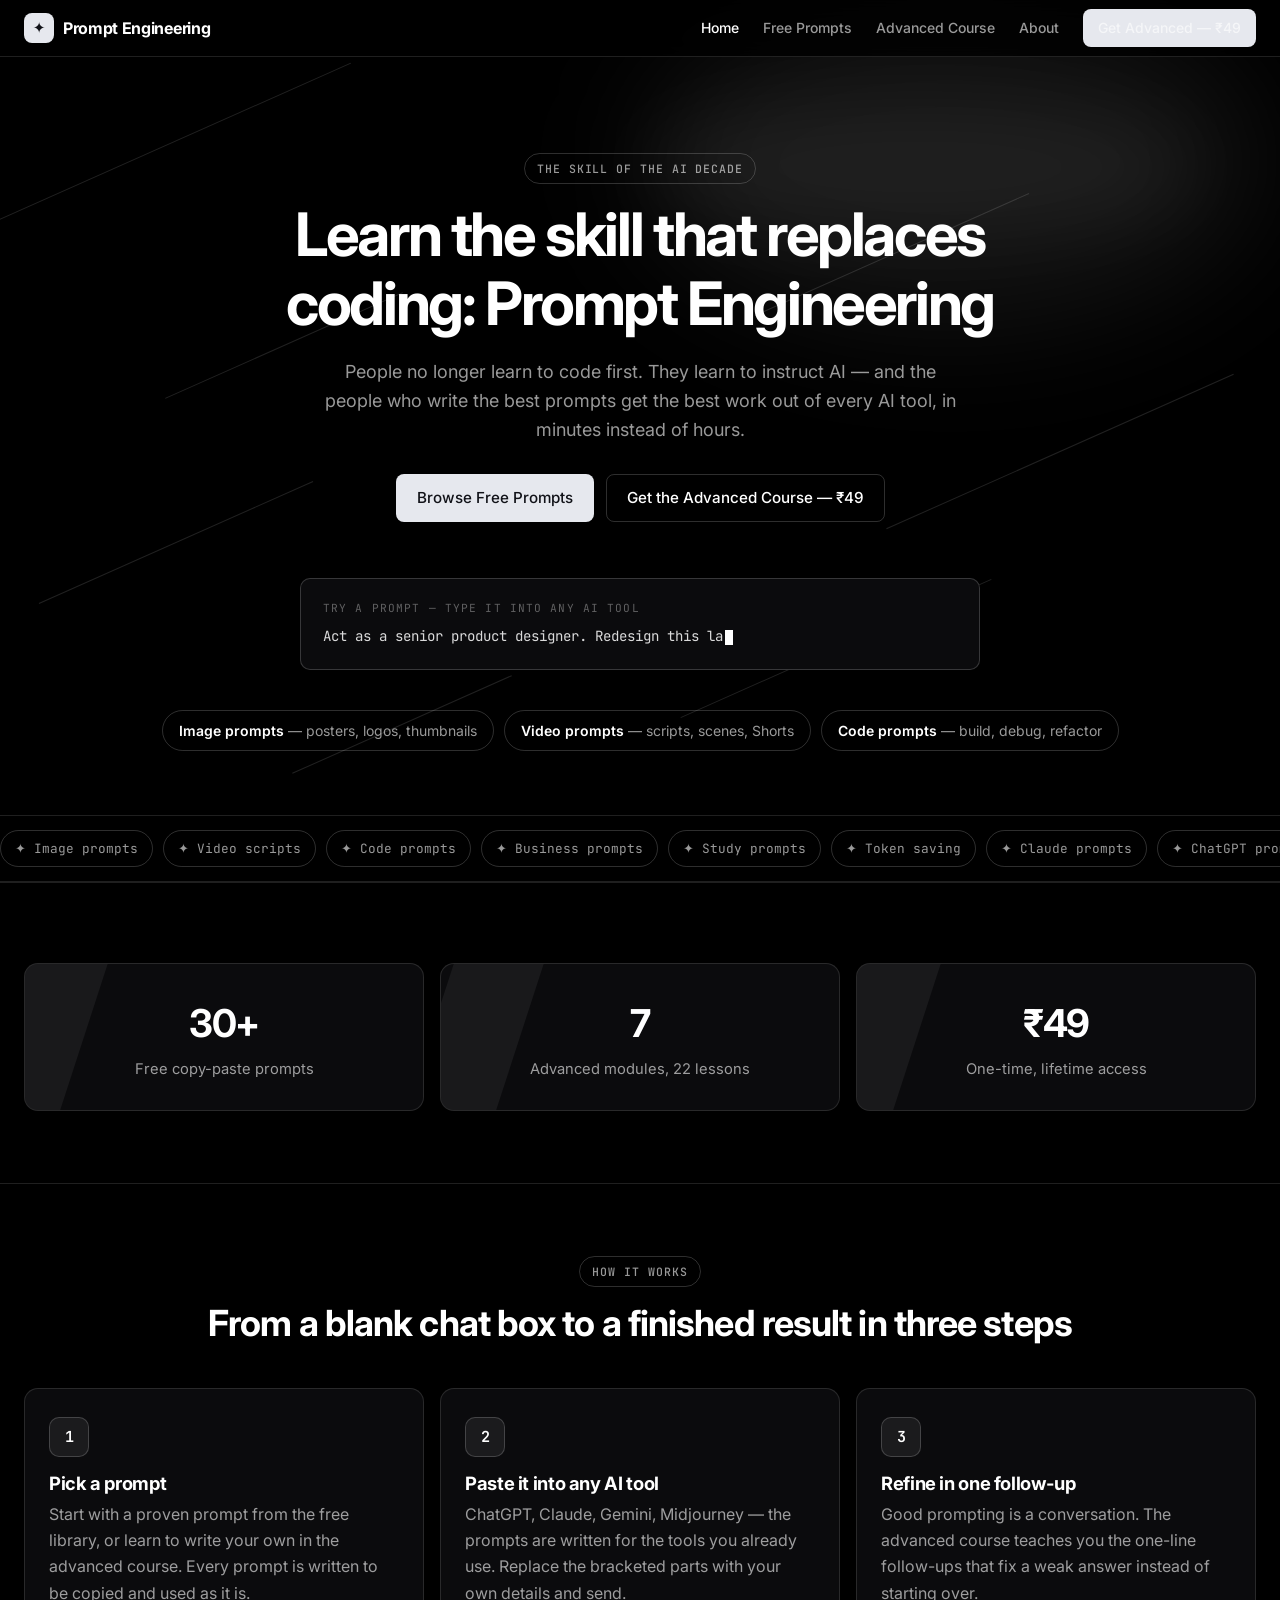
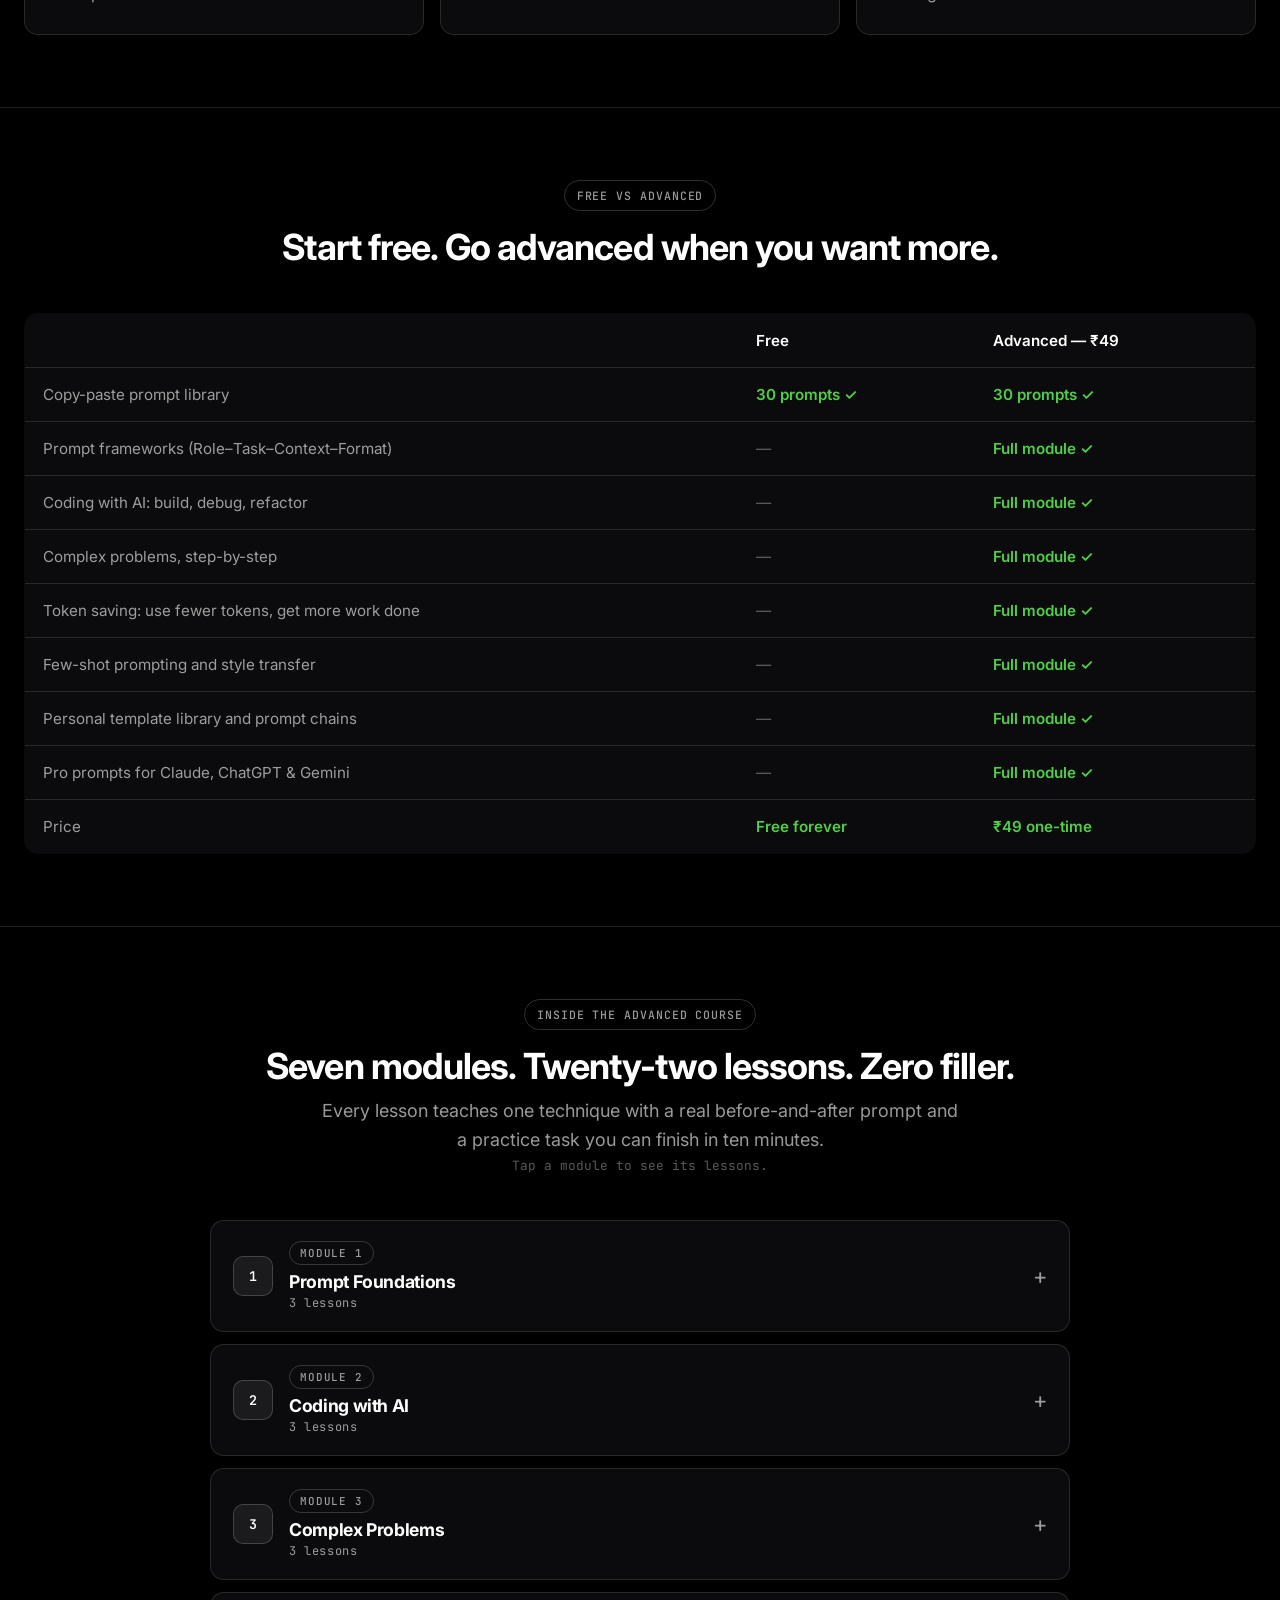
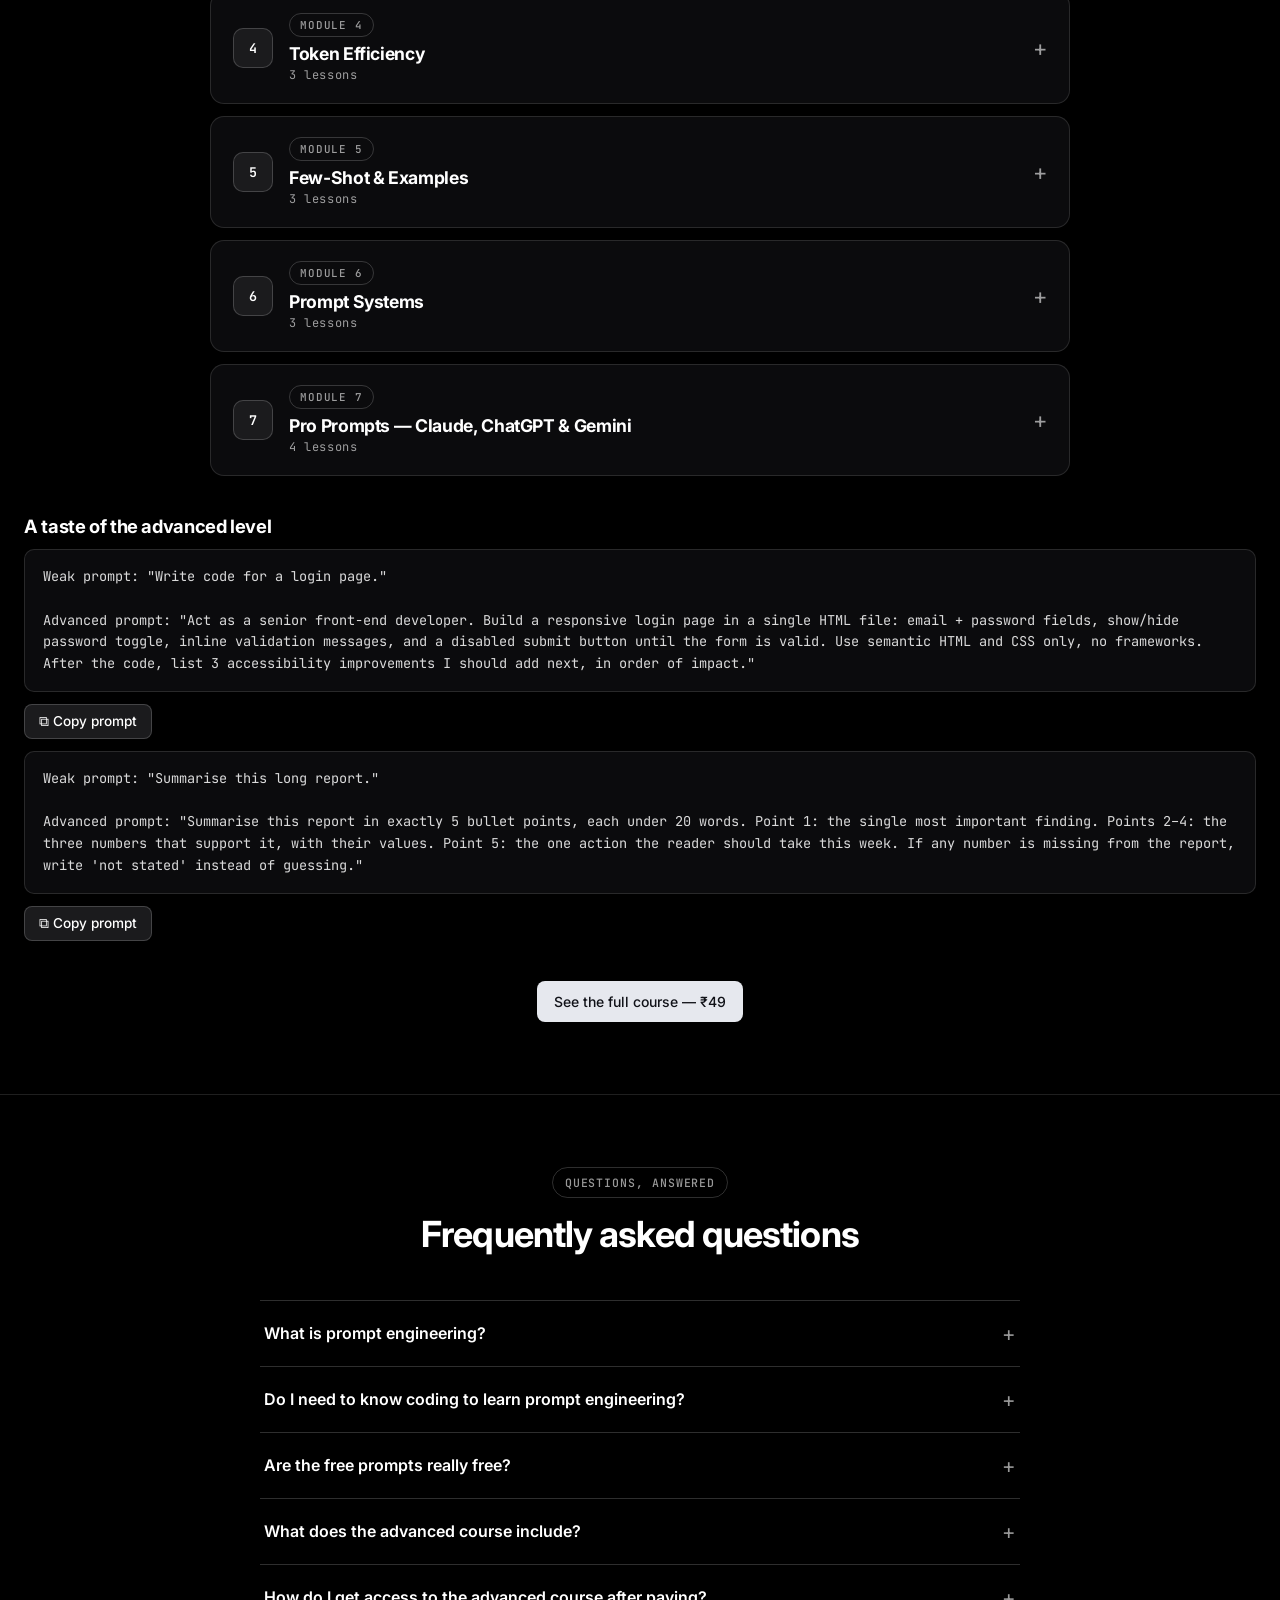
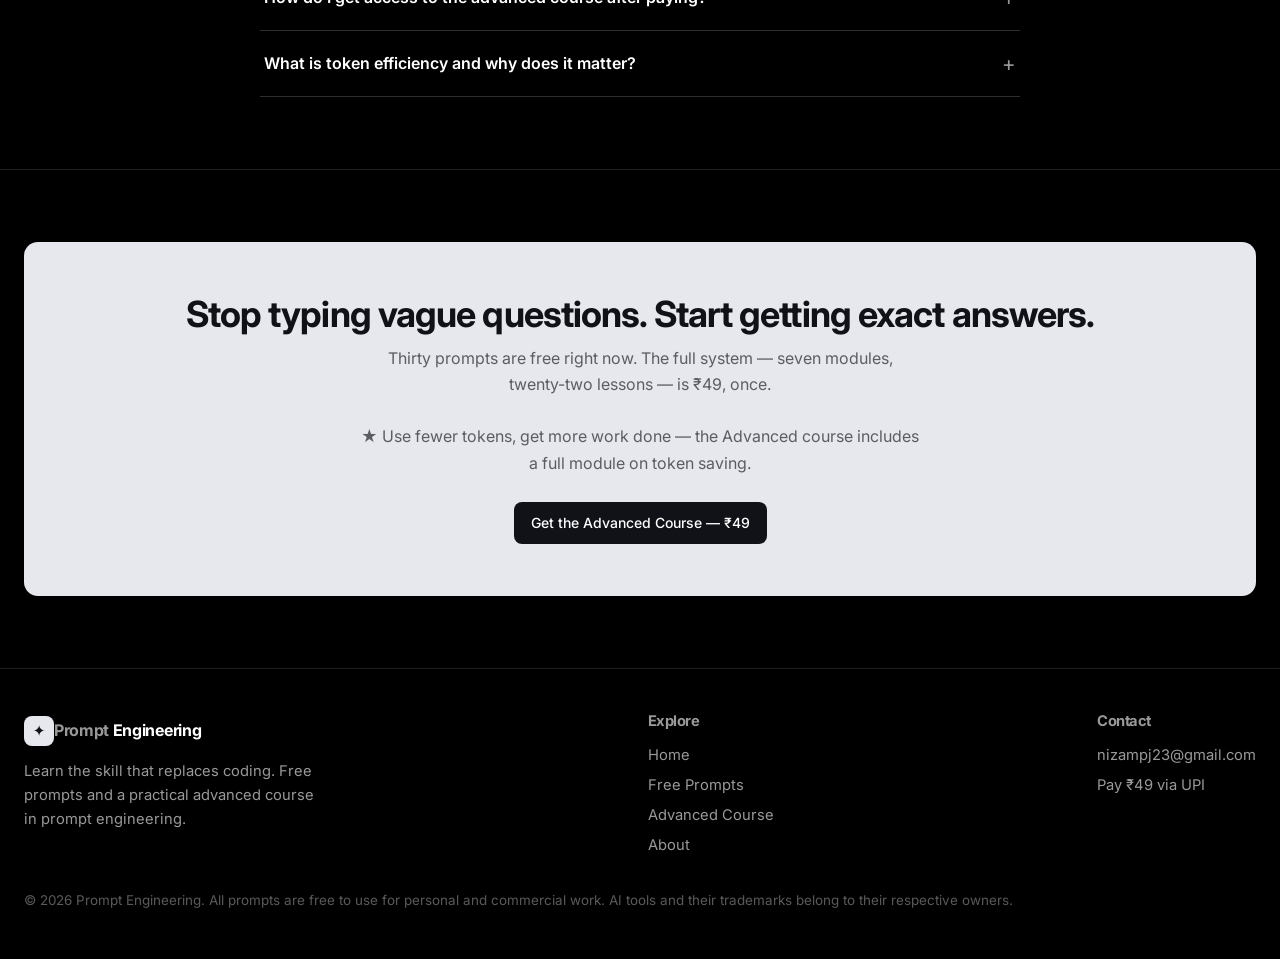
==== index.html @ c58c9f86 "Prompt Engineering site v1: home, free prompts, advanced course (7 modules, 22 lessons), reader, abo" ====
<!DOCTYPE html>
<html lang="en">
<head>
<meta charset="UTF-8">
<meta name="viewport" content="width=device-width, initial-scale=1.0">
<title>Prompt Engineering — Learn Prompt Engineering | Free Prompts + Advanced Course</title>
<meta name="description" content="Learn the skill that replaces coding: prompt engineering. 30+ free copy-paste prompts for images, video, writing and code — plus a 7-module advanced course on coding with AI, complex problems, token efficiency and pro prompts for Claude, ChatGPT and Gemini for just ₹49.">
<meta name="keywords" content="prompt engineering, prompt engineer, AI prompts, ChatGPT prompts, free prompts, learn prompting, AI course, token efficiency">
<meta name="author" content="Nizamuddin">
<meta name="robots" content="index, follow">
<link rel="canonical" href="https://avigyani.github.io/prompt-engineering/">
<meta property="og:type" content="website">
<meta property="og:title" content="Prompt Engineering — Learn the Skill That Replaces Coding">
<meta property="og:description" content="30+ free copy-paste prompts and a 7-module advanced course on prompt engineering. Coding optional. Prompting essential. Just ₹49.">
<meta property="og:url" content="https://avigyani.github.io/prompt-engineering/">
<meta property="og:site_name" content="Prompt Engineering">
<meta name="twitter:card" content="summary_large_image">
<meta name="twitter:title" content="Prompt Engineering — Learn the Skill That Replaces Coding">
<meta name="twitter:description" content="30+ free copy-paste prompts and a 7-module advanced course on prompt engineering. Just ₹49.">
<link rel="preconnect" href="https://fonts.googleapis.com">
<link rel="preconnect" href="https://fonts.gstatic.com" crossorigin>
<link href="https://fonts.googleapis.com/css2?family=Inter:wght@400;500;600;700;800&family=JetBrains+Mono:wght@400;500;600&display=swap" rel="stylesheet">
<link rel="stylesheet" href="style.css">
<link rel="icon" href="data:image/svg+xml,<svg xmlns='http://www.w3.org/2000/svg' viewBox='0 0 100 100'><rect width='100' height='100' rx='22' fill='%23ffffff'/><text x='50' y='68' font-size='52' text-anchor='middle' fill='%23000000' font-family='sans-serif' font-weight='bold'>P</text></svg>">
<script type="application/ld+json">
{
  "@context": "https://schema.org",
  "@type": "WebSite",
  "name": "Prompt Engineering",
  "url": "https://avigyani.github.io/prompt-engineering/",
  "description": "Learn prompt engineering: 30+ free copy-paste prompts and a 7-module advanced course for ₹49.",
  "inLanguage": "en",
  "author": { "@type": "Person", "name": "Nizamuddin" }
}
</script>
<script type="application/ld+json">
{
  "@context": "https://schema.org",
  "@type": "FAQPage",
  "mainEntity": [
    { "@type": "Question", "name": "What is prompt engineering?", "acceptedAnswer": { "@type": "Answer", "text": "Prompt engineering is the skill of writing clear, structured instructions for AI tools such as ChatGPT, Claude and Gemini so they produce exactly the result you want. A good prompt replaces hours of manual work and, increasingly, replaces writing code from scratch." } },
    { "@type": "Question", "name": "Do I need to know coding to learn prompt engineering?", "acceptedAnswer": { "@type": "Answer", "text": "No. Prompt engineering is a language skill, not a programming skill. The free prompts on this site work with plain English, and the advanced course teaches you to build and debug software with AI without writing the code yourself." } },
    { "@type": "Question", "name": "Are the free prompts really free?", "acceptedAnswer": { "@type": "Answer", "text": "Yes. All 30 free prompts in the library are free forever. Open the library, copy any prompt, paste it into your favourite AI tool and use it. No account and no payment are needed." } },
    { "@type": "Question", "name": "What does the advanced course include?", "acceptedAnswer": { "@type": "Answer", "text": "Seven modules with 22 lessons: prompt foundations, coding with AI, solving complex problems, token efficiency, few-shot prompting with examples, building a personal prompt system, and pro prompts for Claude, ChatGPT and Gemini. Every lesson includes real before-and-after prompt examples and a practice task." } },
    { "@type": "Question", "name": "How do I get access to the advanced course after paying?", "acceptedAnswer": { "@type": "Answer", "text": "Pay ₹49 via UPI, then send your payment screenshot or UTR through the form on the Advanced Course page. The reader link is emailed to you within 24 hours. The course is read in your browser only; there is no download." } },
    { "@type": "Question", "name": "What is token efficiency and why does it matter?", "acceptedAnswer": { "@type": "Answer", "text": "AI tools charge by the token — roughly, by the word. A long, vague prompt costs more and often gives a worse answer than a short, precise one. Token efficiency is the practice of writing shorter prompts that produce better output, which the advanced course covers in a full module." } }
  ]
}
</script>
</head>
<body>

<nav class="nav">
  <div class="wrap nav-inner">
    <a class="logo" href="index.html"><span class="logo-mark">✦</span><span>Prompt <em>Engineering</em></span></a>
    <div class="nav-links">
      <a href="index.html" class="active">Home</a>
      <a href="free-prompts.html">Free Prompts</a>
      <a href="advanced.html">Advanced Course</a>
      <a href="about.html">About</a>
      <a href="advanced.html" class="btn btn-grad btn-sm nav-cta">Get Advanced — ₹49</a>
    </div>
  </div>
</nav>

<header class="hero wrap">
  <div class="streaks" aria-hidden="true">
    <span style="top:12%; left:-4%; width:420px; animation-delay:-1s;"></span>
    <span style="top:26%; left:58%; width:300px; animation-delay:-3.5s;"></span>
    <span style="top:38%; left:12%; width:260px; animation-delay:-5s;"></span>
    <span style="top:52%; left:68%; width:380px; animation-delay:-2.2s;"></span>
    <span style="top:64%; left:2%; width:300px; animation-delay:-6.5s;"></span>
    <span style="top:78%; left:52%; width:340px; animation-delay:-4.2s;"></span>
    <span style="top:88%; left:22%; width:240px; animation-delay:-7.8s;"></span>
  </div>
  <div class="hero-flare" aria-hidden="true"></div>
  <div class="hero-glow" aria-hidden="true"></div>
  <span class="eyebrow">The skill of the AI decade</span>
  <h1>Learn the skill that replaces coding: <span class="grad-text">Prompt Engineering</span></h1>
  <p class="lead">People no longer learn to code first. They learn to instruct AI — and the people who write the best prompts get the best work out of every AI tool, in minutes instead of hours.</p>
  <div class="hero-ctas">
    <a class="btn btn-grad" href="free-prompts.html">Browse Free Prompts</a>
    <a class="btn btn-ghost" href="advanced.html">Get the Advanced Course — ₹49</a>
  </div>
  <div class="type-box">
    <span class="prompt-label">Try a prompt — type it into any AI tool</span>
    <span id="typewriter" data-lines='["Act as a senior product designer. Redesign this landing page for busy restaurant owners: clearer headline, one call to action, trust signals above the fold. Explain every change in one line each.", "Write a 60-second video script for a seafood restaurant in Bengaluru. Hook in the first 3 seconds, one dish per scene, end with a booking prompt. Tone: warm, honest, no hype.", "You are a Python tutor. Explain list comprehensions to a complete beginner using one kitchen analogy, then give 3 tiny exercises with answers."]'></span><span class="type-caret"></span>
  </div>
  <div class="float-row">
    <div class="float-card"><b>Image prompts</b> — posters, logos, thumbnails</div>
    <div class="float-card"><b>Video prompts</b> — scripts, scenes, Shorts</div>
    <div class="float-card"><b>Code prompts</b> — build, debug, refactor</div>
  </div>
</header>

<div class="marquee" aria-hidden="true">
  <div class="marquee-track">
    <span>✦ Image prompts</span><span>✦ Video scripts</span><span>✦ Code prompts</span><span>✦ Business prompts</span><span>✦ Study prompts</span><span>✦ Token saving</span><span>✦ Claude prompts</span><span>✦ ChatGPT prompts</span><span>✦ Gemini prompts</span><span>✦ Few-shot examples</span><span>✦ RTCF framework</span><span>✦ Prompt chains</span>
    <span>✦ Image prompts</span><span>✦ Video scripts</span><span>✦ Code prompts</span><span>✦ Business prompts</span><span>✦ Study prompts</span><span>✦ Token saving</span><span>✦ Claude prompts</span><span>✦ ChatGPT prompts</span><span>✦ Gemini prompts</span><span>✦ Few-shot examples</span><span>✦ RTCF framework</span><span>✦ Prompt chains</span>
  </div>
</div>

<section>
  <div class="wrap">
    <div class="stats reveal">
      <div class="stat"><b data-count="30" data-suffix="+">30+</b><span>Free copy-paste prompts</span></div>
      <div class="stat"><b data-count="7">7</b><span>Advanced modules, 22 lessons</span></div>
      <div class="stat"><b data-count="49" data-prefix="₹">₹49</b><span>One-time, lifetime access</span></div>
    </div>
  </div>
</section>

<section>
  <div class="wrap">
    <div class="section-head reveal">
      <span class="eyebrow">How it works</span>
      <h2>From a blank chat box to a finished result in three steps</h2>
    </div>
    <div class="steps">
      <div class="step reveal">
        <div class="step-num">1</div>
        <h3>Pick a prompt</h3>
        <p>Start with a proven prompt from the free library, or learn to write your own in the advanced course. Every prompt is written to be copied and used as it is.</p>
      </div>
      <div class="step reveal">
        <div class="step-num">2</div>
        <h3>Paste it into any AI tool</h3>
        <p>ChatGPT, Claude, Gemini, Midjourney — the prompts are written for the tools you already use. Replace the bracketed parts with your own details and send.</p>
      </div>
      <div class="step reveal">
        <div class="step-num">3</div>
        <h3>Refine in one follow-up</h3>
        <p>Good prompting is a conversation. The advanced course teaches you the one-line follow-ups that fix a weak answer instead of starting over.</p>
      </div>
    </div>
  </div>
</section>

<section>
  <div class="wrap">
    <div class="section-head reveal">
      <span class="eyebrow">Free vs Advanced</span>
      <h2>Start free. Go advanced when you want more.</h2>
    </div>
    <div class="compare-wrap reveal">
      <table class="compare">
        <tr><th></th><th>Free</th><th class="adv">Advanced — ₹49</th></tr>
        <tr><td>Copy-paste prompt library</td><td class="yes">30 prompts ✓</td><td class="yes">30 prompts ✓</td></tr>
        <tr><td>Prompt frameworks (Role–Task–Context–Format)</td><td class="no">—</td><td class="yes">Full module ✓</td></tr>
        <tr><td>Coding with AI: build, debug, refactor</td><td class="no">—</td><td class="yes">Full module ✓</td></tr>
        <tr><td>Complex problems, step-by-step</td><td class="no">—</td><td class="yes">Full module ✓</td></tr>
        <tr><td>Token saving: use fewer tokens, get more work done</td><td class="no">—</td><td class="yes">Full module ✓</td></tr>
        <tr><td>Few-shot prompting and style transfer</td><td class="no">—</td><td class="yes">Full module ✓</td></tr>
        <tr><td>Personal template library and prompt chains</td><td class="no">—</td><td class="yes">Full module ✓</td></tr>
        <tr><td>Pro prompts for Claude, ChatGPT &amp; Gemini</td><td class="no">—</td><td class="yes">Full module ✓</td></tr>
        <tr><td>Price</td><td class="yes">Free forever</td><td class="yes">₹49 one-time</td></tr>
      </table>
    </div>
  </div>
</section>

<section>
  <div class="wrap">
    <div class="section-head reveal">
      <span class="eyebrow">Inside the Advanced Course</span>
      <h2>Seven modules. Twenty-two lessons. Zero filler.</h2>
      <p class="lead">Every lesson teaches one technique with a real before-and-after prompt and a practice task you can finish in ten minutes.</p>
      <p class="module-hint">Tap a module to see its lessons.</p>
    </div>
    <div class="module-cards">
      <div class="module-card reveal">
        <button class="module-card-head" type="button" aria-expanded="false">
          <span class="module-num">1</span>
          <span class="module-card-titles"><span class="tag">Module 1</span><span class="module-card-name">Prompt Foundations</span><span class="module-card-meta">3 lessons</span></span>
          <span class="module-card-chev" aria-hidden="true">+</span>
        </button>
        <div class="module-card-body"><div class="module-card-inner">
          <p>The framework every good prompt is built on.</p>
          <ul>
            <li><b>1.1 The RTCF Framework:</b> Role, Task, Context, Format — the four parts of a prompt that always works.</li>
            <li><b>1.2 Being Specific:</b> the vagueness tax, and how one precise sentence changes the answer completely.</li>
            <li><b>1.3 Iterate, Don't Restart:</b> fix a weak answer with one follow-up instead of writing a new prompt.</li>
          </ul>
        </div></div>
      </div>
      <div class="module-card reveal">
        <button class="module-card-head" type="button" aria-expanded="false">
          <span class="module-num">2</span>
          <span class="module-card-titles"><span class="tag">Module 2</span><span class="module-card-name">Coding with AI</span><span class="module-card-meta">3 lessons</span></span>
          <span class="module-card-chev" aria-hidden="true">+</span>
        </button>
        <div class="module-card-body"><div class="module-card-inner">
          <p>Software, without writing the code yourself.</p>
          <ul>
            <li><b>2.1 Build a Feature:</b> turn a plain-English description into working code.</li>
            <li><b>2.2 Debug Like a Senior:</b> give the AI the error, the code and the context — get the fix, not a lecture.</li>
            <li><b>2.3 Refactor and Explain:</b> clean up messy code and understand code you did not write.</li>
          </ul>
        </div></div>
      </div>
      <div class="module-card reveal">
        <button class="module-card-head" type="button" aria-expanded="false">
          <span class="module-num">3</span>
          <span class="module-card-titles"><span class="tag">Module 3</span><span class="module-card-name">Complex Problems</span><span class="module-card-meta">3 lessons</span></span>
          <span class="module-card-chev" aria-hidden="true">+</span>
        </button>
        <div class="module-card-body"><div class="module-card-inner">
          <p>When one prompt is not enough.</p>
          <ul>
            <li><b>3.1 Decompose Before You Ask:</b> break a big problem into small, answerable pieces.</li>
            <li><b>3.2 Chain-of-Thought:</b> make the AI reason step by step instead of jumping to an answer.</li>
            <li><b>3.3 Constraints That Stop Guessing:</b> word limits, formats and rules that force precise answers.</li>
          </ul>
        </div></div>
      </div>
      <div class="module-card reveal">
        <button class="module-card-head" type="button" aria-expanded="false">
          <span class="module-num">4</span>
          <span class="module-card-titles"><span class="tag">Module 4</span><span class="module-card-name">Token Efficiency</span><span class="module-card-meta">3 lessons</span></span>
          <span class="module-card-chev" aria-hidden="true">+</span>
        </button>
        <div class="module-card-body"><div class="module-card-inner">
          <p>Use fewer tokens, get more work done. Shorter prompts, fewer tokens, better output — reusable templates that cut your token use by a third or more.</p>
          <ul>
            <li><b>4.1 Why Short Prompts Win:</b> how tokens work, and why long prompts cost more and do worse.</li>
            <li><b>4.2 Compression Techniques:</b> five ways to cut a prompt by a third without losing meaning.</li>
            <li><b>4.3 Reusable Templates:</b> build once, reuse forever — your personal prompt shortcuts.</li>
          </ul>
        </div></div>
      </div>
      <div class="module-card reveal">
        <button class="module-card-head" type="button" aria-expanded="false">
          <span class="module-num">5</span>
          <span class="module-card-titles"><span class="tag">Module 5</span><span class="module-card-name">Few-Shot &amp; Examples</span><span class="module-card-meta">3 lessons</span></span>
          <span class="module-card-chev" aria-hidden="true">+</span>
        </button>
        <div class="module-card-body"><div class="module-card-inner">
          <p>Show, don't tell. Give two examples and get consistent style, tone and format every single time.</p>
          <ul>
            <li><b>5.1 Show, Don't Tell:</b> two examples beat ten lines of instruction.</li>
            <li><b>5.2 Style Transfer:</b> match any tone, voice or format with one example.</li>
            <li><b>5.3 Consistency at Scale:</b> get the same quality across fifty outputs, not just one.</li>
          </ul>
        </div></div>
      </div>
      <div class="module-card reveal">
        <button class="module-card-head" type="button" aria-expanded="false">
          <span class="module-num">6</span>
          <span class="module-card-titles"><span class="tag">Module 6</span><span class="module-card-name">Prompt Systems</span><span class="module-card-meta">3 lessons</span></span>
          <span class="module-card-chev" aria-hidden="true">+</span>
        </button>
        <div class="module-card-body"><div class="module-card-inner">
          <p>From single prompts to a workflow.</p>
          <ul>
            <li><b>6.1 Build Your Template Library:</b> organise the prompts you actually use, so they are always one copy away.</li>
            <li><b>6.2 Chaining Prompts:</b> feed one answer into the next prompt and automate multi-step work.</li>
            <li><b>6.3 Evaluating Results:</b> judge whether an answer is good — and what to change when it is not.</li>
          </ul>
        </div></div>
      </div>
      <div class="module-card reveal">
        <button class="module-card-head" type="button" aria-expanded="false">
          <span class="module-num">7</span>
          <span class="module-card-titles"><span class="tag">Module 7</span><span class="module-card-name">Pro Prompts — Claude, ChatGPT &amp; Gemini</span><span class="module-card-meta">4 lessons</span></span>
          <span class="module-card-chev" aria-hidden="true">+</span>
        </button>
        <div class="module-card-body"><div class="module-card-inner">
          <p>Platform-specific prompting: XML tags and Artifacts in Claude, custom GPTs and Canvas in ChatGPT, Gems and NotebookLM in Gemini — plus system prompts and meta-prompting for high-end models.</p>
          <ul>
            <li><b>7.1 Prompting Claude:</b> XML tags, Projects with custom instructions, Artifacts, extended thinking and long documents.</li>
            <li><b>7.2 Prompting ChatGPT:</b> custom GPTs, Projects, Canvas editing, Deep Research briefs and reasoning models.</li>
            <li><b>7.3 Prompting Gemini:</b> Gems, Deep Research plans, NotebookLM source-grounded prompts and multimodal prompts.</li>
            <li><b>7.4 High-End Models:</b> system prompts, few-shot examples, self-consistency, the draft → critique → improve loop and meta-prompting.</li>
          </ul>
        </div></div>
      </div>
    </div>
    <div style="margin-top: 40px;" class="reveal">
      <h3 style="margin-bottom: 10px;">A taste of the advanced level</h3>
      <div class="prompt-block" id="teaser-prompt-1">Weak prompt: "Write code for a login page."

Advanced prompt: "Act as a senior front-end developer. Build a responsive login page in a single HTML file: email + password fields, show/hide password toggle, inline validation messages, and a disabled submit button until the form is valid. Use semantic HTML and CSS only, no frameworks. After the code, list 3 accessibility improvements I should add next, in order of impact."</div>
      <button class="copy-btn" data-copy="teaser-prompt-1">⧉ Copy prompt</button>
      <div class="prompt-block" id="teaser-prompt-2">Weak prompt: "Summarise this long report."

Advanced prompt: "Summarise this report in exactly 5 bullet points, each under 20 words. Point 1: the single most important finding. Points 2–4: the three numbers that support it, with their values. Point 5: the one action the reader should take this week. If any number is missing from the report, write 'not stated' instead of guessing."</div>
      <button class="copy-btn" data-copy="teaser-prompt-2">⧉ Copy prompt</button>
    </div>
    <div style="text-align:center; margin-top: 40px;" class="reveal">
      <a class="btn btn-grad" href="advanced.html">See the full course — ₹49</a>
    </div>
  </div>
</section>

<section>
  <div class="wrap">
    <div class="section-head reveal">
      <span class="eyebrow">Questions, answered</span>
      <h2>Frequently asked questions</h2>
    </div>
    <div class="faq reveal">
      <div class="faq-item"><button class="faq-q">What is prompt engineering?</button><div class="faq-a">Prompt engineering is the skill of writing clear, structured instructions for AI tools such as ChatGPT, Claude and Gemini so they produce exactly the result you want. A good prompt replaces hours of manual work and, increasingly, replaces writing code from scratch.</div></div>
      <div class="faq-item"><button class="faq-q">Do I need to know coding to learn prompt engineering?</button><div class="faq-a">No. Prompt engineering is a language skill, not a programming skill. The free prompts on this site work with plain English, and the advanced course teaches you to build and debug software with AI without writing the code yourself.</div></div>
      <div class="faq-item"><button class="faq-q">Are the free prompts really free?</button><div class="faq-a">Yes. All 30 free prompts in the library are free forever. Open the library, copy any prompt, paste it into your favourite AI tool and use it. No account and no payment are needed.</div></div>
      <div class="faq-item"><button class="faq-q">What does the advanced course include?</button><div class="faq-a">Seven modules with 22 lessons: prompt foundations, coding with AI, solving complex problems, token efficiency, few-shot prompting with examples, building a personal prompt system, and pro prompts for Claude, ChatGPT and Gemini. Every lesson includes real before-and-after prompt examples and a practice task.</div></div>
      <div class="faq-item"><button class="faq-q">How do I get access to the advanced course after paying?</button><div class="faq-a">Pay ₹49 via UPI, then send your payment screenshot or UTR through the form on the Advanced Course page. The reader link is emailed to you within 24 hours. The course is read in your browser only; there is no download.</div></div>
      <div class="faq-item"><button class="faq-q">What is token efficiency and why does it matter?</button><div class="faq-a">AI tools charge by the token — roughly, by the word. A long, vague prompt costs more and often gives a worse answer than a short, precise one. Token efficiency is the practice of writing shorter prompts that produce better output, which the advanced course covers in a full module.</div></div>
    </div>
  </div>
</section>

<section>
  <div class="wrap">
    <div class="cta-band reveal">
      <h2>Stop typing vague questions. Start getting exact answers.</h2>
      <p>Thirty prompts are free right now. The full system — seven modules, twenty-two lessons — is ₹49, once.</p>
      <p style="margin-top: 10px;">★ Use fewer tokens, get more work done — the Advanced course includes a full module on token saving.</p>
      <a class="btn" href="advanced.html">Get the Advanced Course — ₹49</a>
    </div>
  </div>
</section>

<footer>
  <div class="wrap">
    <div class="foot-grid">
      <div>
        <a class="logo" href="index.html" style="margin-bottom:10px;"><span class="logo-mark">✦</span><span>Prompt <em>Engineering</em></span></a>
        <p style="max-width:300px;">Learn the skill that replaces coding. Free prompts and a practical advanced course in prompt engineering.</p>
      </div>
      <div>
        <h4 style="margin-bottom:10px;">Explore</h4>
        <a href="index.html">Home</a>
        <a href="free-prompts.html">Free Prompts</a>
        <a href="advanced.html">Advanced Course</a>
        <a href="about.html">About</a>
      </div>
      <div>
        <h4 style="margin-bottom:10px;">Contact</h4>
        <a href="mailto:nizampj23@gmail.com">nizampj23@gmail.com</a>
        <a href="advanced.html">Pay ₹49 via UPI</a>
      </div>
    </div>
    <p class="foot-note">© 2026 Prompt Engineering. All prompts are free to use for personal and commercial work. AI tools and their trademarks belong to their respective owners.</p>
  </div>
</footer>

<script src="main.js"></script>
</body>
</html>
---- style.css ----
/* Prompt Engineering — shared design system
   Clean minimal design language: flat black, hairline borders,
   white type, near-white primary buttons, Inter + JetBrains Mono. */

:root {
  --bg: #000000;
  --bg-2: #0b0b0d;
  --surface: #0b0b0d;
  --surface-2: #1b1b1d;
  --border: rgba(255, 255, 255, 0.18);
  --border-subtle: rgba(255, 255, 255, 0.12);
  --text: #ffffff;
  --muted: rgba(255, 255, 255, 0.6);
  --muted-2: rgba(255, 255, 255, 0.35);
  --primary: #e6e8ee;
  --primary-fg: #111218;
  --green: #4fcf46;
  --radius: 14px;
  --radius-sm: 10px;
  --radius-btn: 8px;
  --max: 80rem;
  --font-body: "Inter", system-ui, -apple-system, "Segoe UI", sans-serif;
  --font-display: "Inter", system-ui, -apple-system, "Segoe UI", sans-serif;
  --mono: "JetBrains Mono", ui-monospace, "SF Mono", "Cascadia Code", Consolas, monospace;
}

* { box-sizing: border-box; margin: 0; padding: 0; }

html { scroll-behavior: smooth; }

body {
  background: var(--bg);
  color: var(--text);
  font-family: var(--font-body);
  font-size: 16px;
  line-height: 1.65;
  -webkit-font-smoothing: antialiased;
  overflow-x: hidden;
}

::selection { background: rgba(255, 255, 255, 0.22); color: #fff; }

a { color: var(--text); text-decoration: none; }
a:hover { text-decoration: underline; }

h1, h2, h3, h4 { font-family: var(--font-display); line-height: 1.15; letter-spacing: -0.03em; font-weight: 700; }
h2 { font-size: clamp(1.75rem, 4vw, 2.25rem); margin-bottom: 0.6rem; letter-spacing: -0.025em; }
h3 { font-size: 1.15rem; margin-bottom: 0.4rem; letter-spacing: -0.02em; }
p { margin-bottom: 0.9rem; }
.lead { color: var(--muted); font-size: 1.125rem; max-width: 640px; line-height: 1.6; }
.grad-text { color: var(--text); background: none; }

/* Layout */
.wrap { max-width: var(--max); margin: 0 auto; padding: 0 24px; }
section { padding: 72px 0; border-top: 1px solid var(--border-subtle); }
.section-head { text-align: center; margin-bottom: 44px; }
.section-head p { margin: 0 auto; }
.eyebrow {
  display: inline-flex; align-items: center;
  font-family: var(--mono); font-size: 0.72rem; font-weight: 500;
  letter-spacing: 0.08em; text-transform: uppercase;
  color: var(--muted); border: 1px solid var(--border); border-radius: 999px;
  padding: 5px 12px; margin-bottom: 16px; background: transparent;
}

/* Nav — sticky, blurred black, hairline bottom border */
.nav {
  position: sticky; top: 0; z-index: 50;
  background: rgba(0, 0, 0, 0.8);
  backdrop-filter: blur(12px);
  -webkit-backdrop-filter: blur(12px);
  border-bottom: 1px solid var(--border-subtle);
}
.nav-inner { display: flex; align-items: center; justify-content: space-between; height: 56px; }
.logo { font-family: var(--font-display); font-weight: 700; font-size: 1rem; letter-spacing: -0.02em; color: var(--text); display: flex; align-items: center; gap: 9px; }
.logo:hover { text-decoration: none; }
.logo-mark {
  width: 30px; height: 30px; border-radius: 8px; background: var(--primary);
  display: inline-flex; align-items: center; justify-content: center;
  font-size: 0.95rem; color: var(--primary-fg); flex: none;
}
.logo span em { font-style: normal; color: var(--text); }
.nav-links { display: flex; align-items: center; gap: 24px; }
.nav-links a { color: var(--muted); font-size: 0.875rem; font-weight: 500; }
.nav-links a:hover, .nav-links a.active { color: var(--text); text-decoration: none; }
.nav-cta { padding: 8px 14px !important; font-size: 0.875rem !important; }
@media (max-width: 760px) {
  .nav-links a:not(.btn) { display: none; }
}

/* Buttons: 40px high, 8px radius, medium weight */
.btn {
  display: inline-block; padding: 10px 16px; border-radius: var(--radius-btn);
  font-weight: 500; font-size: 0.875rem; line-height: 1.4; border: 1px solid transparent;
  cursor: pointer; transition: background 0.15s ease, border-color 0.15s ease, opacity 0.15s ease;
  text-align: center; font-family: var(--font-body);
}
.btn:hover { text-decoration: none; }
.btn-grad { background: var(--primary); color: var(--primary-fg); }
.btn-grad:hover { background: #ffffff; }
.btn-ghost { background: transparent; color: var(--text); border-color: var(--border); }
.btn-ghost:hover { background: var(--surface-2); }
.btn-sm { padding: 8px 12px; font-size: 0.875rem; }

/* Hero */
.hero { padding: 96px 0 64px; text-align: center; position: relative; }
.hero h1 { font-size: clamp(2.4rem, 6vw, 3.75rem); letter-spacing: -0.04em; max-width: 820px; margin: 0 auto 20px; }
.hero .lead { margin: 0 auto 14px; }
.hero-ctas { display: flex; gap: 12px; justify-content: center; flex-wrap: wrap; margin: 30px 0 56px; }
.hero-ctas .btn { padding: 12px 20px; font-size: 0.95rem; }
.type-box {
  max-width: 680px; margin: 0 auto;
  background: var(--surface); border: 1px solid var(--border); border-radius: var(--radius-sm);
  padding: 20px 22px; text-align: left; font-family: var(--mono); font-size: 0.88rem;
  color: rgba(255, 255, 255, 0.85); min-height: 92px;
}
.type-box .prompt-label { color: var(--muted-2); font-size: 0.7rem; letter-spacing: 0.1em; text-transform: uppercase; display: block; margin-bottom: 8px; }
.type-caret { display: inline-block; width: 8px; height: 1.1em; background: #fff; vertical-align: text-bottom; animation: blink 0.9s steps(1) infinite; margin-left: 2px; }
@keyframes blink { 50% { opacity: 0; } }

/* Small chips under the hero */
.float-row { display: flex; gap: 10px; justify-content: center; flex-wrap: wrap; margin-top: 40px; }
.float-card {
  background: transparent; border: 1px solid var(--border); border-radius: 999px;
  padding: 8px 16px; font-size: 0.875rem; color: var(--muted);
}
.float-card b { color: var(--text); font-weight: 600; }

/* Stats */
.stats { display: grid; grid-template-columns: repeat(3, 1fr); gap: 16px; margin-top: 8px; }
.stat {
  background: var(--surface); border: 1px solid var(--border-subtle); border-radius: var(--radius);
  padding: 28px 18px; text-align: center;
}
.stat b { display: block; font-family: var(--font-display); font-size: clamp(1.7rem, 4vw, 2.4rem); font-weight: 700; letter-spacing: -0.03em; color: var(--text); }
.stat span { color: var(--muted); font-size: 0.92rem; }
@media (max-width: 600px) { .stats { grid-template-columns: 1fr; } }

/* Steps */
.steps { display: grid; grid-template-columns: repeat(3, 1fr); gap: 16px; }
.step {
  background: var(--surface); border: 1px solid var(--border-subtle); border-radius: var(--radius);
  padding: 28px 24px;
}
.step-num {
  width: 40px; height: 40px; border-radius: 10px; background: var(--surface-2);
  border: 1px solid var(--border);
  display: flex; align-items: center; justify-content: center;
  font-family: var(--mono); font-weight: 600; font-size: 0.95rem; color: var(--text); margin-bottom: 16px;
}
.step p { color: var(--muted); margin-bottom: 0; }
@media (max-width: 760px) { .steps { grid-template-columns: 1fr; } }

/* Cards */
.card-grid { display: grid; grid-template-columns: repeat(auto-fill, minmax(300px, 1fr)); gap: 16px; }
.card {
  background: var(--surface); border: 1px solid var(--border-subtle); border-radius: var(--radius);
  padding: 26px 24px; transition: border-color 0.2s ease;
}
.card:hover { border-color: var(--border); }
.card p { color: var(--muted); margin-bottom: 0; }
.tag {
  display: inline-block; font-family: var(--mono); font-size: 0.68rem; font-weight: 500;
  letter-spacing: 0.08em; text-transform: uppercase; padding: 4px 10px; border-radius: 999px;
  margin-bottom: 12px; background: transparent; color: var(--muted);
  border: 1px solid var(--border);
}

/* Comparison table */
.compare { width: 100%; border-collapse: collapse; background: var(--surface); border: 1px solid var(--border-subtle); border-radius: var(--radius); overflow: hidden; }
.compare th, .compare td { padding: 14px 18px; text-align: left; border-bottom: 1px solid var(--border-subtle); font-size: 0.95rem; }
.compare tr:last-child th, .compare tr:last-child td { border-bottom: none; }
.compare th { font-family: var(--font-display); font-weight: 600; }
.compare th.adv { color: var(--text); }
.compare td { color: var(--muted); }
.compare td.yes { color: var(--green); font-weight: 600; }
.compare td.no { color: var(--muted-2); }
.compare-wrap { overflow-x: auto; border-radius: var(--radius); }
@media (max-width: 600px) { .compare th, .compare td { padding: 12px 10px; font-size: 0.88rem; } }

/* Prompt block + copy */
.prompt-block {
  background: var(--surface); border: 1px solid var(--border-subtle); border-radius: var(--radius-sm);
  padding: 16px 18px; font-family: var(--mono); font-size: 0.85rem; line-height: 1.6;
  color: rgba(255, 255, 255, 0.85); white-space: pre-wrap; word-break: break-word; margin: 12px 0;
}
.copy-btn {
  display: inline-flex; align-items: center; gap: 7px;
  background: var(--surface-2); color: var(--text); border: 1px solid var(--border);
  border-radius: var(--radius-btn); padding: 8px 14px; font-size: 0.85rem; font-weight: 500; cursor: pointer;
  transition: background 0.15s ease, border-color 0.15s ease; font-family: var(--font-body);
}
.copy-btn:hover { background: #262629; }
.copy-btn.copied { background: rgba(79, 207, 70, 0.12); border-color: rgba(79, 207, 70, 0.5); color: var(--green); }
.copy-btn.big { padding: 10px 18px; font-size: 0.92rem; }

/* Filter buttons */
.filters { display: flex; gap: 8px; flex-wrap: wrap; justify-content: center; margin-bottom: 36px; }
.filter-btn {
  background: transparent; color: var(--muted); border: 1px solid var(--border);
  border-radius: 999px; padding: 8px 16px; font-size: 0.875rem; font-weight: 500; cursor: pointer;
  font-family: var(--font-body); transition: all 0.15s ease;
}
.filter-btn:hover { color: var(--text); border-color: rgba(255, 255, 255, 0.4); }
.filter-btn.active { background: var(--primary); color: var(--primary-fg); border-color: transparent; }

/* Prompt cards (library) */
.prompt-card { display: flex; flex-direction: column; }
.prompt-card .prompt-block { flex: 1; font-size: 0.82rem; max-height: 220px; overflow-y: auto; }
.prompt-card .card-foot { display: flex; justify-content: space-between; align-items: center; margin-top: 14px; }
.prompt-card .use { font-size: 0.82rem; color: var(--muted-2); }

/* FAQ — hairline rows */
.faq { max-width: 760px; margin: 0 auto; border-top: 1px solid var(--border); }
.faq-item { border-bottom: 1px solid var(--border); }
.faq-q {
  width: 100%; text-align: left; background: none; border: none; color: var(--text);
  font-family: var(--font-display); font-size: 1rem; font-weight: 600;
  padding: 20px 4px; cursor: pointer; display: flex; justify-content: space-between; align-items: center; gap: 14px;
}
.faq-q::after { content: "+"; font-size: 1.3rem; color: var(--muted); flex: none; transition: transform 0.25s ease; font-weight: 400; }
.faq-item.open .faq-q::after { transform: rotate(45deg); }
.faq-a { display: none; padding: 0 4px 20px; color: var(--muted); }
.faq-item.open .faq-a { display: block; }

/* Callout boxes (token-saving feature, tips) */
.callout {
  margin-bottom: 34px; padding: 22px 24px;
  border: 1px solid var(--border); border-radius: var(--radius);
  background: var(--surface);
}
.callout-sm {
  margin: 18px 0 4px; padding: 16px 18px;
  border: 1px solid var(--border); border-radius: var(--radius-sm);
  background: var(--surface);
}
.callout-end { margin-top: 34px; margin-bottom: 0; }

/* Price / payment */
.price-card {
  max-width: 620px; margin: 0 auto; text-align: center;
  background: var(--surface);
  border: 1px solid var(--border); border-radius: var(--radius); padding: 40px 28px;
}
.price { font-family: var(--font-display); font-size: 3rem; font-weight: 700; letter-spacing: -0.03em; color: var(--text); }
.price small { font-size: 1rem; color: var(--muted); font-weight: 500; }
.strike { color: var(--muted-2); text-decoration: line-through; font-size: 1.2rem; margin-right: 10px; }
.pay-box {
  display: flex; gap: 26px; align-items: center; justify-content: center; flex-wrap: wrap;
  margin: 26px 0 10px; text-align: left;
}
.pay-box img { width: 190px; height: 190px; border-radius: 10px; background: #fff; padding: 8px; }
.pay-info p { margin-bottom: 8px; }
.upi-id {
  font-family: var(--mono); background: var(--surface); border: 1px solid var(--border);
  border-radius: 8px; padding: 8px 12px; display: inline-block; font-size: 0.9rem;
}
.pay-note { font-size: 0.88rem; color: var(--muted); }

/* Forms */
.form { max-width: 560px; margin: 0 auto; text-align: left; }
.form label { display: block; font-weight: 600; font-size: 0.92rem; margin: 16px 0 6px; }
.form input {
  width: 100%; padding: 12px 14px; border-radius: var(--radius-btn); border: 1px solid var(--border);
  background: var(--bg-2); color: var(--text); font-size: 1rem; font-family: var(--font-body);
}
.form input:focus { outline: none; border-color: rgba(255, 255, 255, 0.5); box-shadow: 0 0 0 3px rgba(255, 255, 255, 0.08); }
.form .btn { width: 100%; margin-top: 22px; }

/* Modules */
.module { background: var(--surface); border: 1px solid var(--border-subtle); border-radius: var(--radius); padding: 28px 26px; margin-bottom: 16px; }
.module-head { display: flex; gap: 16px; align-items: flex-start; margin-bottom: 12px; }
.module-num {
  flex: none; width: 40px; height: 40px; border-radius: 10px; background: var(--surface-2);
  border: 1px solid var(--border);
  display: flex; align-items: center; justify-content: center;
  font-family: var(--mono); font-weight: 600; color: var(--text);
}
.module ul { list-style: none; }
.module li { color: var(--muted); padding: 7px 0 7px 26px; position: relative; border-bottom: 1px solid var(--border-subtle); }
.module li:last-child { border-bottom: none; }
.module li::before { content: "→"; position: absolute; left: 0; color: var(--muted-2); }
.module li b { color: var(--text); }

/* Reader */
.reader-layout { display: grid; grid-template-columns: 280px 1fr; gap: 28px; align-items: start; }
.reader-side {
  position: sticky; top: 76px; background: var(--surface); border: 1px solid var(--border-subtle);
  border-radius: var(--radius); padding: 20px; max-height: calc(100vh - 100px); overflow-y: auto;
}
.reader-side h3 { font-size: 0.8rem; font-family: var(--mono); font-weight: 500; text-transform: uppercase; letter-spacing: 0.1em; color: var(--muted); margin-bottom: 14px; }
.reader-side ul { list-style: none; }
.reader-side .mod-label { font-weight: 600; font-size: 0.9rem; margin: 14px 0 4px; color: var(--text); }
.reader-side .mod-label:first-child { margin-top: 0; }
.reader-side a { display: block; padding: 5px 0 5px 12px; color: var(--muted); font-size: 0.9rem; border-left: 2px solid transparent; }
.reader-side a:hover { color: var(--text); text-decoration: none; }
.reader-side a.active { color: var(--text); border-left-color: #fff; }
.lesson { display: none; }
.lesson.active { display: block; animation: fadein 0.35s ease; }
@keyframes fadein { from { opacity: 0; transform: translateY(8px); } to { opacity: 1; transform: none; } }
.lesson h2 { margin-bottom: 4px; }
.lesson .lesson-meta { color: var(--muted-2); font-size: 0.88rem; margin-bottom: 20px; }
.lesson p { color: rgba(255, 255, 255, 0.85); }
.lesson h4 { margin: 22px 0 8px; color: var(--text); font-size: 1rem; }
.practice {
  background: var(--surface); border: 1px solid var(--border);
  border-radius: var(--radius-sm); padding: 16px 18px; margin-top: 22px;
}
.practice b { color: var(--text); }
.practice p { margin-bottom: 0; color: var(--muted); }
.reader-nav { display: flex; justify-content: space-between; gap: 12px; margin-top: 34px; }
.reader-nav .btn { flex: 1; max-width: 48%; }
@media (max-width: 860px) {
  .reader-layout { grid-template-columns: 1fr; }
  .reader-side { position: static; max-height: none; }
}

/* CTA band — inverted: near-white panel, dark text */
.cta-band {
  background: var(--primary); border-radius: var(--radius); padding: 52px 30px; text-align: center;
}
.cta-band h2 { color: var(--primary-fg); }
.cta-band p { color: rgba(17, 18, 24, 0.65); max-width: 560px; margin: 0 auto 26px; }
.cta-band .btn { background: var(--primary-fg); color: #fff; }
.cta-band .btn:hover { background: #000; }

/* Footer */
footer { border-top: 1px solid var(--border-subtle); padding: 44px 0 34px; color: var(--muted); font-size: 0.92rem; }
.foot-grid { display: flex; justify-content: space-between; gap: 30px; flex-wrap: wrap; }
.foot-grid a { color: var(--muted); display: block; padding: 3px 0; }
.foot-grid a:hover { color: var(--text); }
.foot-note { margin-top: 28px; color: var(--muted-2); font-size: 0.84rem; }

/* Scroll reveal */
.reveal { opacity: 0; transform: translateY(26px); transition: opacity 0.7s ease, transform 0.7s ease; }
.reveal.visible { opacity: 1; transform: none; }
@media (prefers-reduced-motion: reduce) {
  .reveal { opacity: 1; transform: none; transition: none; }
  html { scroll-behavior: auto; }
}

/* Print protection for the reader (keeps prompts copyable, blocks printout) */
@media print {
  body * { display: none !important; }
  body::after {
    content: "This course is for on-screen reading only. Please read it in your browser.";
    display: block !important; padding: 40px; font-size: 18px; color: #000;
  }
}

/* ============ Motion — Staggered headline animation (plain CSS/JS, no libraries) ============
   Patterns studied from the reference site: staggered blur-in headline words
   (enter: opacity + translateY + blur), diagonal streak lines + a slow flare sweep
   behind the hero, scanline/shine sweep + lift on cards, fade-up entrances,
   marquee strip, count-up stats. Only transforms / opacity / filter move.
   No colour gradients. */

/* --- Hero word blur-in: words start blurred + lifted, sharpen one by one --- */
.hero-animated .hero-word {
  display: inline-block;
  animation: word-in 0.7s cubic-bezier(0.22, 1, 0.36, 1) both;
  animation-delay: var(--d, 0s);
}
@keyframes word-in {
  from { opacity: 0; filter: blur(10px); transform: translateY(16px); }
  to { opacity: 1; filter: blur(0); transform: translateY(0); }
}

/* --- Hero entrance for the rest of the hero stack --- */
.hero-ready .hero .eyebrow,
.hero-ready .hero .lead,
.hero-ready .hero-ctas,
.hero-ready .hero .type-box,
.hero-ready .hero .float-row {
  animation: hero-fade-up 0.7s cubic-bezier(0.22, 1, 0.36, 1) both;
}
.hero-ready .hero .eyebrow { animation-delay: 0.05s; }
.hero-ready .hero .lead { animation-delay: 0.45s; }
.hero-ready .hero-ctas { animation-delay: 0.55s; }
.hero-ready .hero .type-box { animation-delay: 0.65s; }
.hero-ready .hero .float-row { animation-delay: 0.75s; }
@keyframes hero-fade-up {
  from { opacity: 0; transform: translateY(14px); }
  to { opacity: 1; transform: none; }
}

/* --- Streaks: diagonal hairlines drifting behind the hero headline --- */
.streaks { position: absolute; inset: 0; overflow: hidden; pointer-events: none; z-index: 0; }
.streaks span {
  position: absolute; height: 1px;
  background: rgba(255, 255, 255, 0.13);
  transform: rotate(-24deg);
  animation: streak-drift 9s ease-in-out infinite alternate;
}
@keyframes streak-drift {
  from { opacity: 0.35; transform: rotate(-24deg) translateX(-14px); }
  to { opacity: 1; transform: rotate(-24deg) translateX(14px); }
}

/* --- Flare: a soft white band sweeping slowly behind the headline --- */
.hero-flare {
  position: absolute; top: 6%; left: 50%;
  width: 560px; max-width: 80vw; height: 130px;
  background: rgba(255, 255, 255, 0.055);
  filter: blur(42px); border-radius: 50%;
  pointer-events: none; z-index: 0;
  animation: flare-sweep 8s ease-in-out infinite alternate;
}
@keyframes flare-sweep {
  from { transform: translateX(-78%); }
  to { transform: translateX(-22%); }
}

/* --- Animated cards: hover lift + border glow + shine sweep --- */
.card, .step, .stat, .module {
  position: relative; overflow: hidden;
  transition: transform 0.3s ease, border-color 0.3s ease, box-shadow 0.3s ease;
}
.card:hover, .step:hover, .stat:hover, .module:hover {
  transform: translateY(-4px);
  border-color: rgba(255, 255, 255, 0.45);
  box-shadow: 0 16px 40px -20px rgba(0, 0, 0, 0.9);
}
.card::after, .step::after, .stat::after, .module::after {
  content: ""; position: absolute; top: 0; bottom: 0; width: 90px;
  background: rgba(255, 255, 255, 0.06);
  transform: skewX(-18deg) translateX(-320px);
  transition: transform 0.8s ease;
  pointer-events: none;
}
.card:hover::after, .step:hover::after, .stat:hover::after, .module:hover::after {
  transform: skewX(-18deg) translateX(1600px);
}

/* --- Button press (reference uses active scale 0.97) --- */
.btn, .copy-btn, .filter-btn {
  transition: background 0.15s ease, border-color 0.15s ease, opacity 0.15s ease, transform 0.15s ease, color 0.15s ease;
}
.btn:active, .copy-btn:active, .filter-btn:active { transform: scale(0.97); }

/* --- Marquee: infinite scrolling strip of prompt chips --- */
.marquee {
  overflow: hidden;
  border-top: 1px solid var(--border-subtle);
  border-bottom: 1px solid var(--border-subtle);
  padding: 14px 0;
  display: flex;
}
.marquee-track {
  display: flex; flex: none; min-width: max-content;
  will-change: transform;
  animation: marquee-scroll 36s linear infinite;
}
.marquee:hover .marquee-track { animation-play-state: paused; }
@keyframes marquee-scroll { to { transform: translateX(-50%); } }
.marquee-track span {
  font-family: var(--mono); font-size: 0.8rem; color: var(--muted);
  border: 1px solid var(--border); border-radius: 999px;
  padding: 7px 14px; white-space: nowrap; margin-right: 10px;
}

/* --- Scroll reveal stagger: siblings enter one after another --- */
.reveal { transition-delay: calc(var(--i, 0) * 70ms); }

/* --- Reader sidebar links: smooth active-state change --- */
.reader-side a { transition: color 0.2s ease, border-color 0.2s ease; }

/* --- Hero glow: soft white radial glow pulsing slowly behind the headline --- */
.hero > *:not(.streaks):not(.hero-flare):not(.hero-glow) { position: relative; z-index: 1; }
.hero-glow {
  position: absolute; top: -8%; left: 50%;
  width: 620px; max-width: 92vw; height: 330px;
  background: rgba(255, 255, 255, 0.075);
  filter: blur(60px); border-radius: 50%;
  pointer-events: none; z-index: 0;
  animation: glow-pulse 6s ease-in-out infinite alternate;
}
@keyframes glow-pulse {
  from { opacity: 0.45; transform: translateX(-50%) scale(0.94); }
  to { opacity: 0.9; transform: translateX(-50%) scale(1.07); }
}

/* --- Module accordion cards ("Course at a glance", home page) --- */
.module-hint {
  font-family: var(--mono); font-size: 0.8rem; color: var(--muted-2);
  margin: 14px auto 0; text-align: center;
}
.module-cards { display: grid; gap: 12px; max-width: 860px; margin: 0 auto; }
.module-card {
  background: var(--surface); border: 1px solid var(--border-subtle); border-radius: var(--radius);
  position: relative; overflow: hidden;
  transition: transform 0.3s ease, border-color 0.3s ease, box-shadow 0.3s ease;
}
.module-card:hover {
  transform: translateY(-4px);
  border-color: rgba(255, 255, 255, 0.45);
  box-shadow: 0 16px 40px -20px rgba(0, 0, 0, 0.9);
}
.module-card::after {
  content: ""; position: absolute; top: 0; bottom: 0; width: 90px;
  background: rgba(255, 255, 255, 0.06);
  transform: skewX(-18deg) translateX(-320px);
  transition: transform 0.8s ease;
  pointer-events: none;
}
.module-card:hover::after { transform: skewX(-18deg) translateX(1600px); }
.module-card-head {
  width: 100%; display: flex; align-items: center; gap: 16px;
  background: none; border: none; padding: 20px 22px;
  color: var(--text); font-family: var(--font-body); text-align: left;
  cursor: pointer;
}
.module-card-head:focus-visible { outline: 2px solid rgba(255, 255, 255, 0.5); outline-offset: -2px; }
.module-card-titles { flex: 1; min-width: 0; display: flex; flex-direction: column; align-items: flex-start; gap: 2px; }
.module-card-titles .tag { margin-bottom: 4px; }
.module-card-name { font-family: var(--font-display); font-size: 1.1rem; font-weight: 700; letter-spacing: -0.02em; line-height: 1.25; }
.module-card-meta { font-family: var(--mono); font-size: 0.75rem; color: var(--muted); letter-spacing: 0.05em; }
.module-card-chev {
  flex: none; font-size: 1.4rem; font-weight: 400; color: var(--muted);
  transition: transform 0.35s ease, color 0.2s ease;
}
.module-card.open .module-card-chev { transform: rotate(45deg); color: var(--text); }
.module-card-body {
  display: grid; grid-template-rows: 0fr;
  transition: grid-template-rows 0.45s cubic-bezier(0.22, 1, 0.36, 1);
}
.module-card.open .module-card-body { grid-template-rows: 1fr; }
.module-card-inner { overflow: hidden; min-height: 0; padding: 0 22px; }
.module-card.open .module-card-inner { padding-bottom: 22px; }
.module-card-inner > p { color: var(--muted); margin-bottom: 10px; }
.module-card-inner ul { list-style: none; }
.module-card-inner li { color: var(--muted); padding: 7px 0 7px 26px; position: relative; border-bottom: 1px solid var(--border-subtle); }
.module-card-inner li:last-child { border-bottom: none; }
.module-card-inner li::before { content: "→"; position: absolute; left: 0; color: var(--muted-2); }
.module-card-inner li b { color: var(--text); }

/* --- Reduced motion: everything still, everything visible --- */
@media (prefers-reduced-motion: reduce) {
  .reveal { opacity: 1; transform: none; transition: none; }
  html { scroll-behavior: auto; }
  .hero-animated .hero-word,
  .hero-ready .hero .eyebrow,
  .hero-ready .hero .lead,
  .hero-ready .hero-ctas,
  .hero-ready .hero .type-box,
  .hero-ready .hero .float-row,
  .streaks span, .hero-flare, .hero-glow, .marquee-track { animation: none !important; }
  .hero-word { opacity: 1; filter: none; transform: none; }
  .hero-ready .hero .eyebrow,
  .hero-ready .hero .lead,
  .hero-ready .hero-ctas,
  .hero-ready .hero .type-box,
  .hero-ready .hero .float-row { opacity: 1; transform: none; }
  .hero-glow { opacity: 0.5; transform: translateX(-50%); }
  .card::after, .step::after, .stat::after, .module::after, .module-card::after { display: none; }
  .card:hover, .step:hover, .stat:hover, .module:hover, .module-card:hover { transform: none; }
  .btn:active, .copy-btn:active, .filter-btn:active { transform: none; }
  .module-card-body { transition: none; }
}
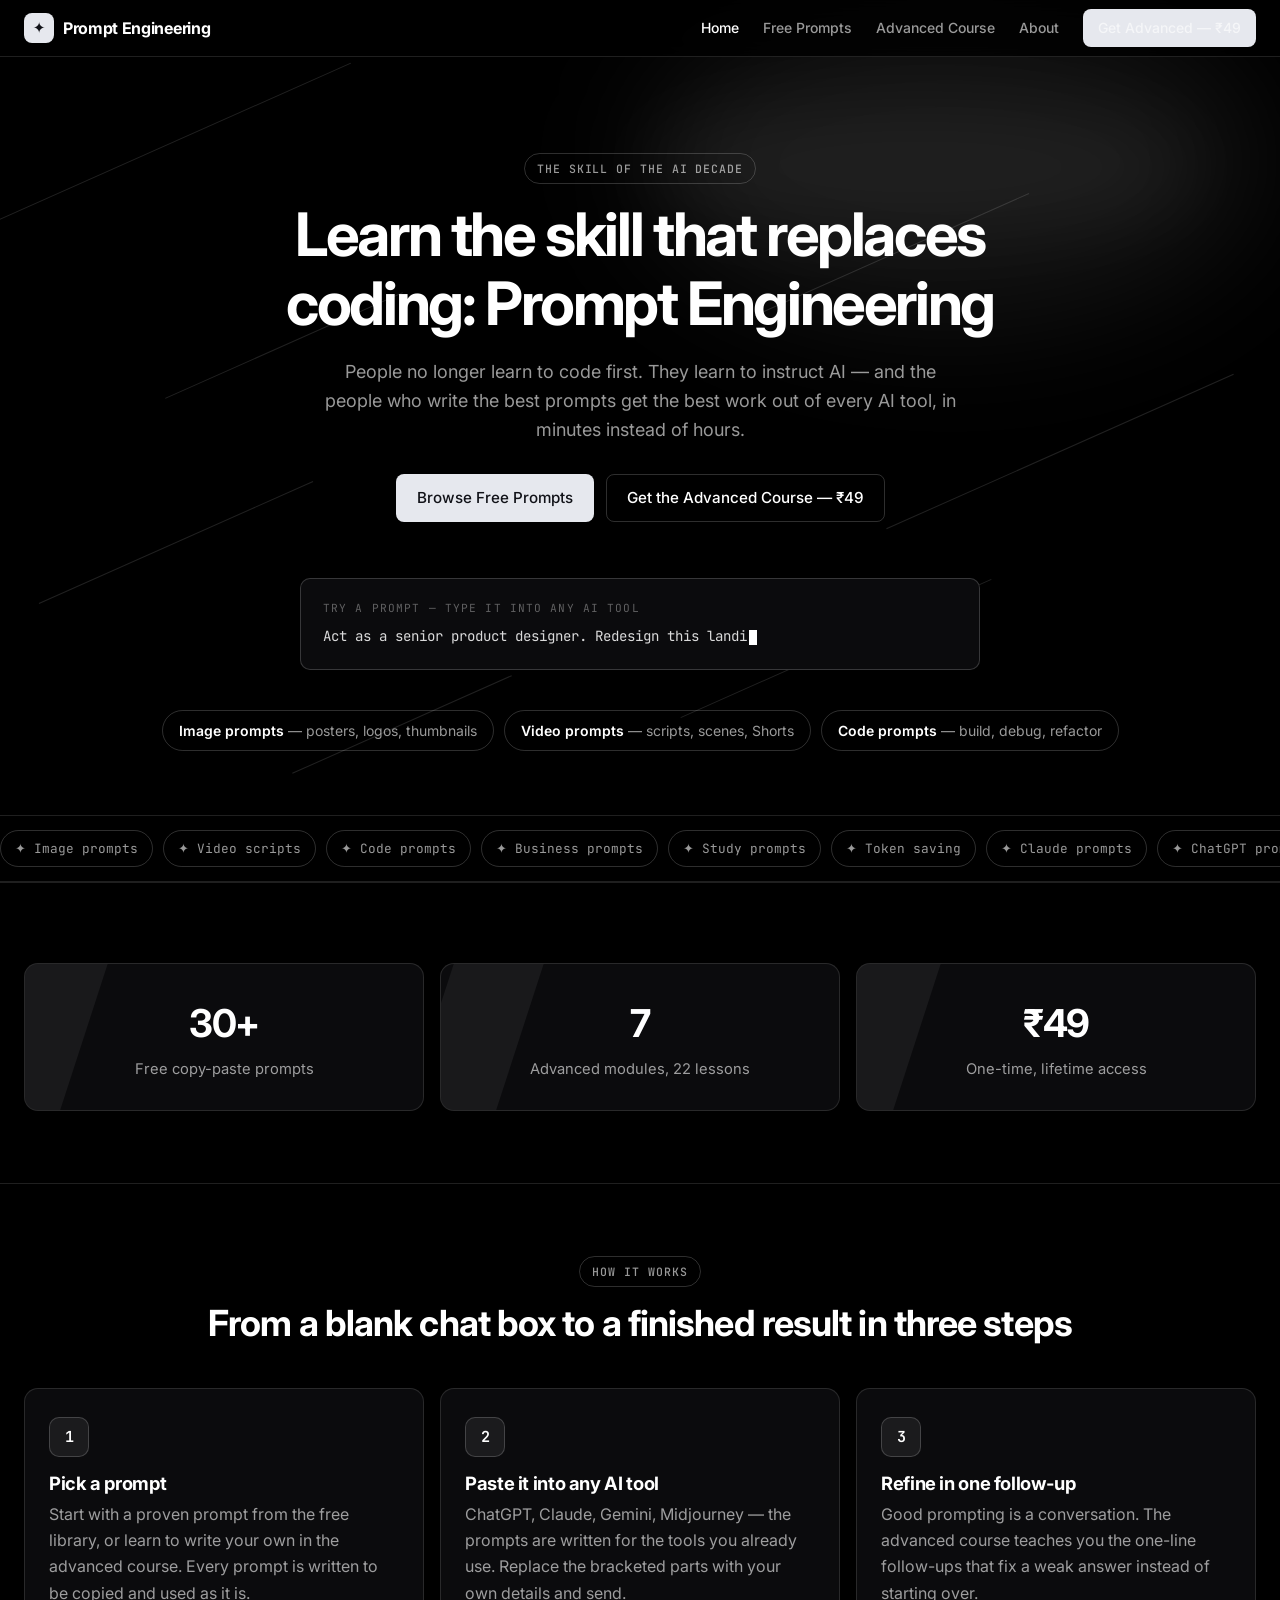
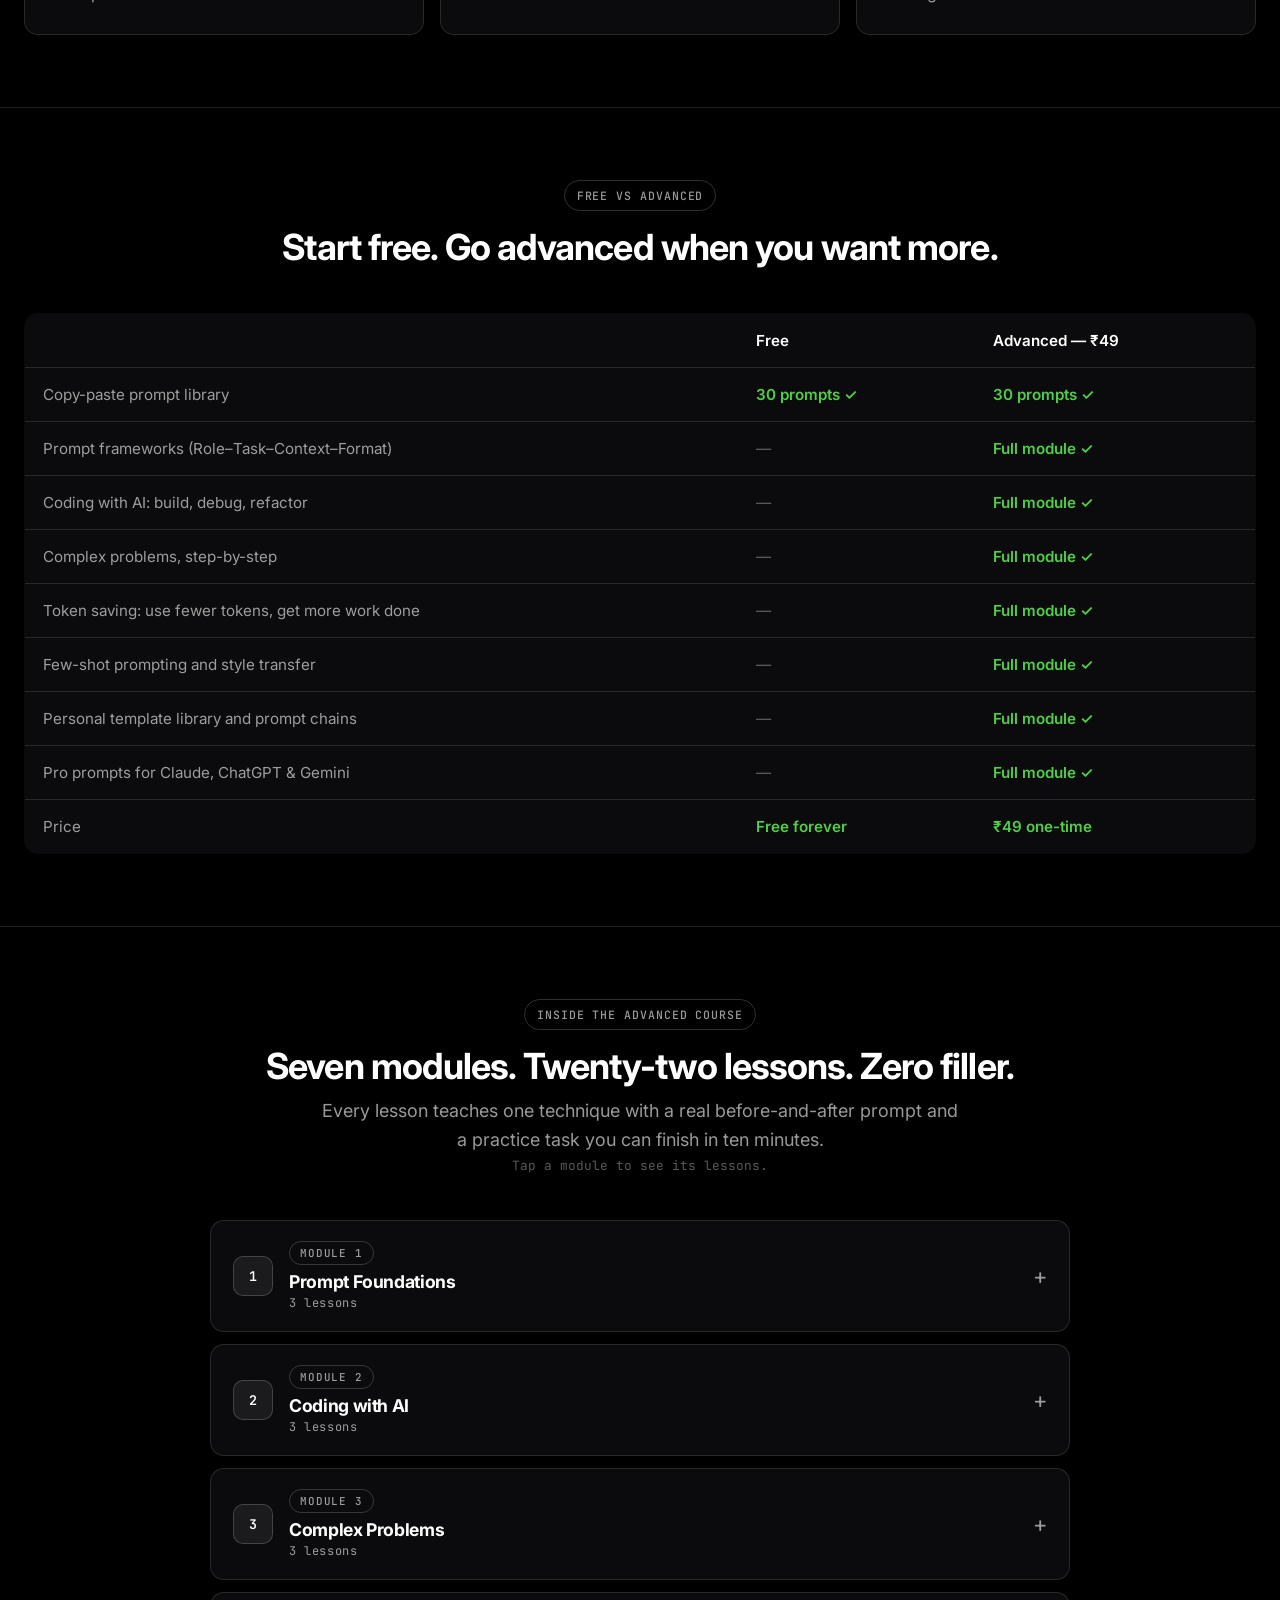
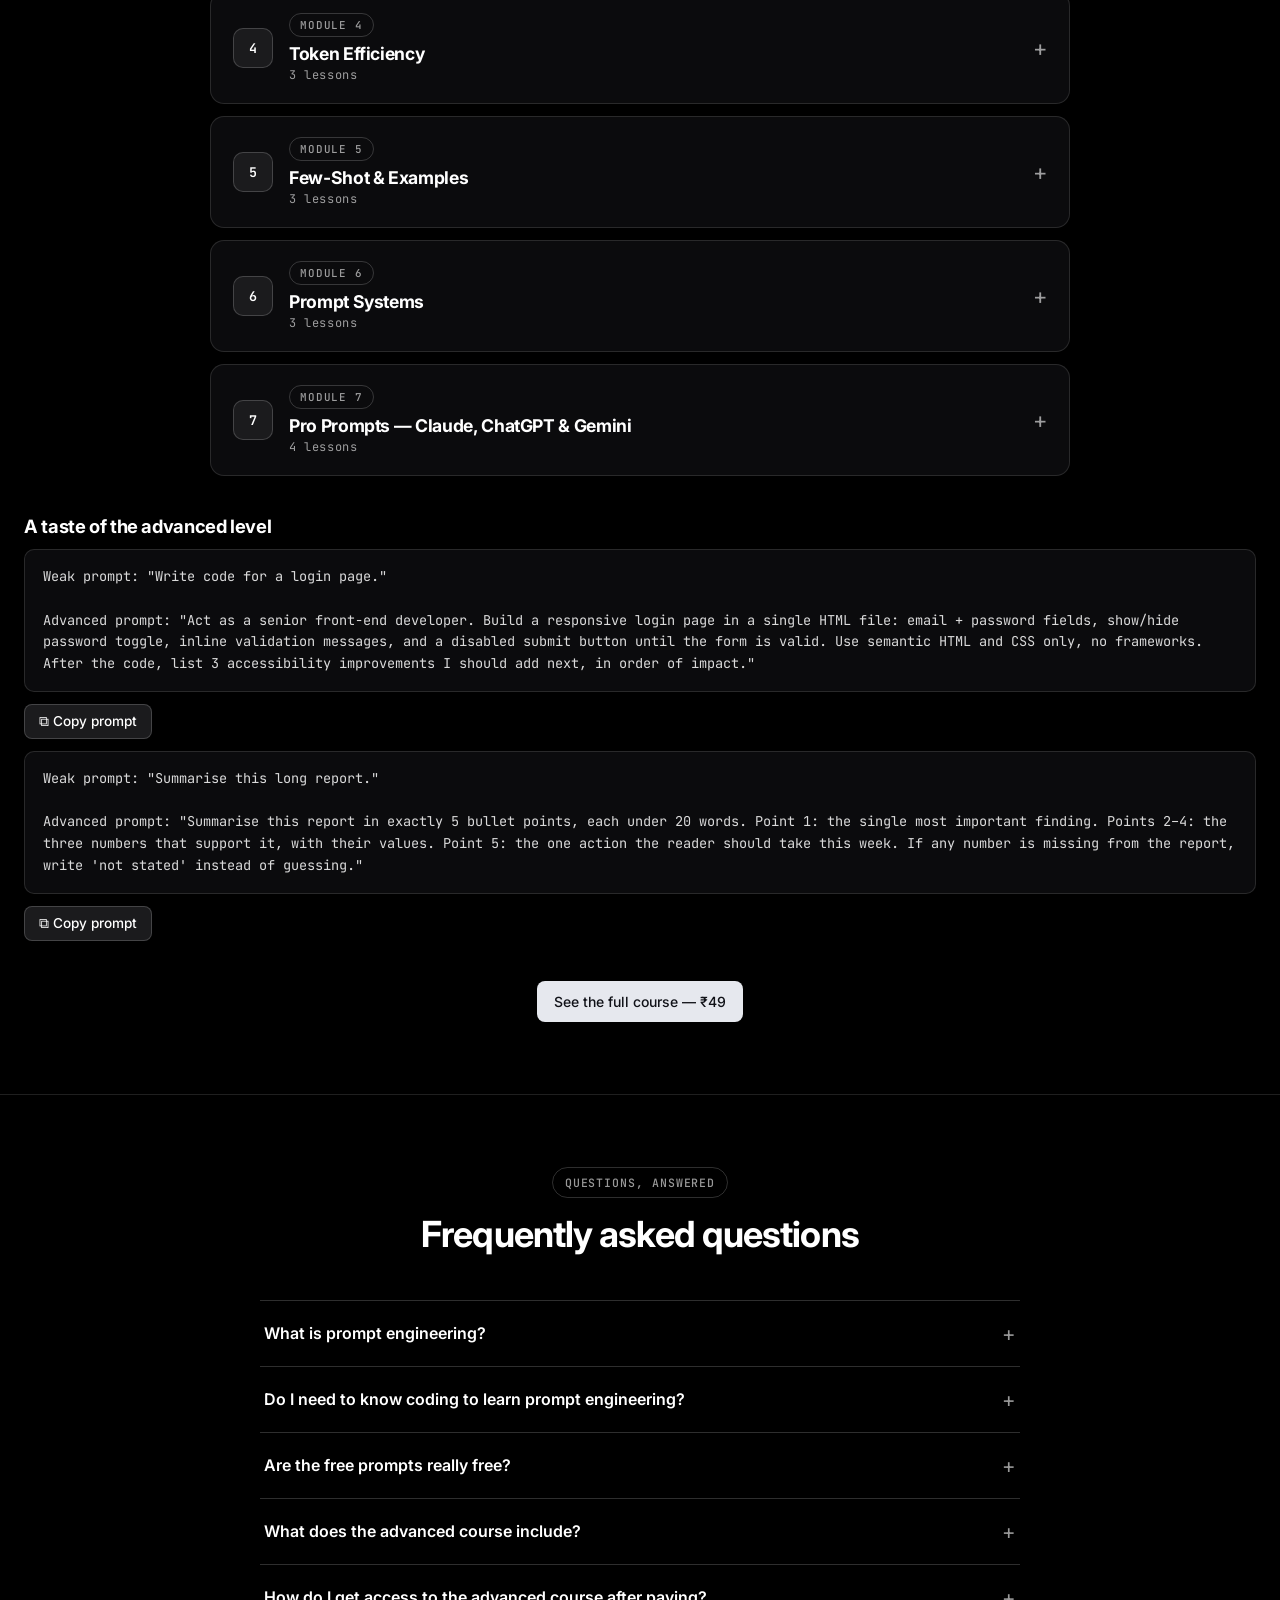
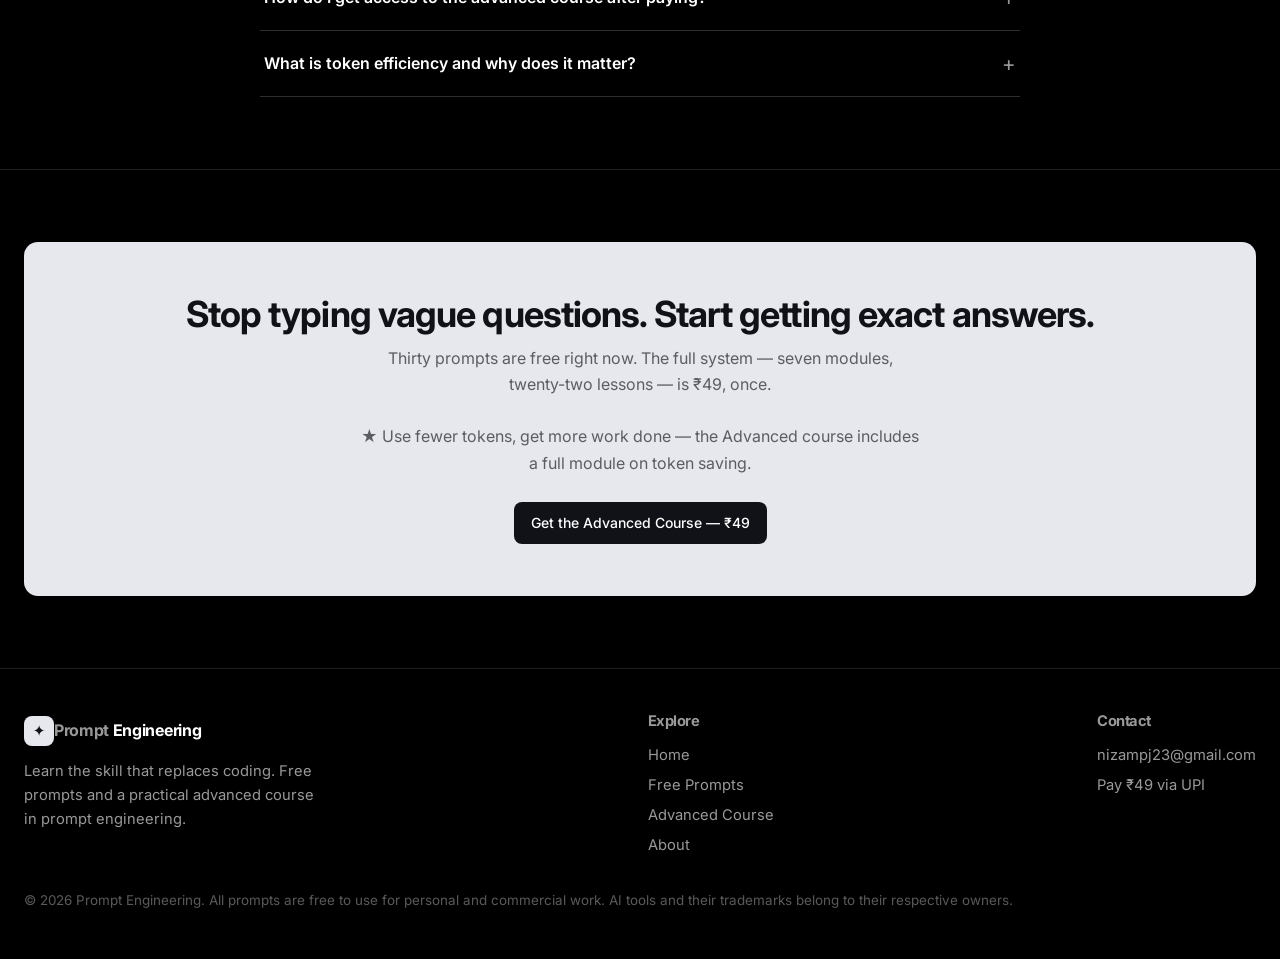
==== commit 99e74115: "Point sitemap, robots, canonicals and links to live URL avigyani.com/Prompt-engineering (was github." ====
--- a/index.html
+++ b/index.html
@@ -8,11 +8,11 @@
 <meta name="keywords" content="prompt engineering, prompt engineer, AI prompts, ChatGPT prompts, free prompts, learn prompting, AI course, token efficiency">
 <meta name="author" content="Nizamuddin">
 <meta name="robots" content="index, follow">
-<link rel="canonical" href="https://avigyani.github.io/prompt-engineering/">
+<link rel="canonical" href="https://avigyani.com/Prompt-engineering/">
 <meta property="og:type" content="website">
 <meta property="og:title" content="Prompt Engineering — Learn the Skill That Replaces Coding">
 <meta property="og:description" content="30+ free copy-paste prompts and a 7-module advanced course on prompt engineering. Coding optional. Prompting essential. Just ₹49.">
-<meta property="og:url" content="https://avigyani.github.io/prompt-engineering/">
+<meta property="og:url" content="https://avigyani.com/Prompt-engineering/">
 <meta property="og:site_name" content="Prompt Engineering">
 <meta name="twitter:card" content="summary_large_image">
 <meta name="twitter:title" content="Prompt Engineering — Learn the Skill That Replaces Coding">
@@ -27,7 +27,7 @@
   "@context": "https://schema.org",
   "@type": "WebSite",
   "name": "Prompt Engineering",
-  "url": "https://avigyani.github.io/prompt-engineering/",
+  "url": "https://avigyani.com/Prompt-engineering/",
   "description": "Learn prompt engineering: 30+ free copy-paste prompts and a 7-module advanced course for ₹49.",
   "inLanguage": "en",
   "author": { "@type": "Person", "name": "Nizamuddin" }
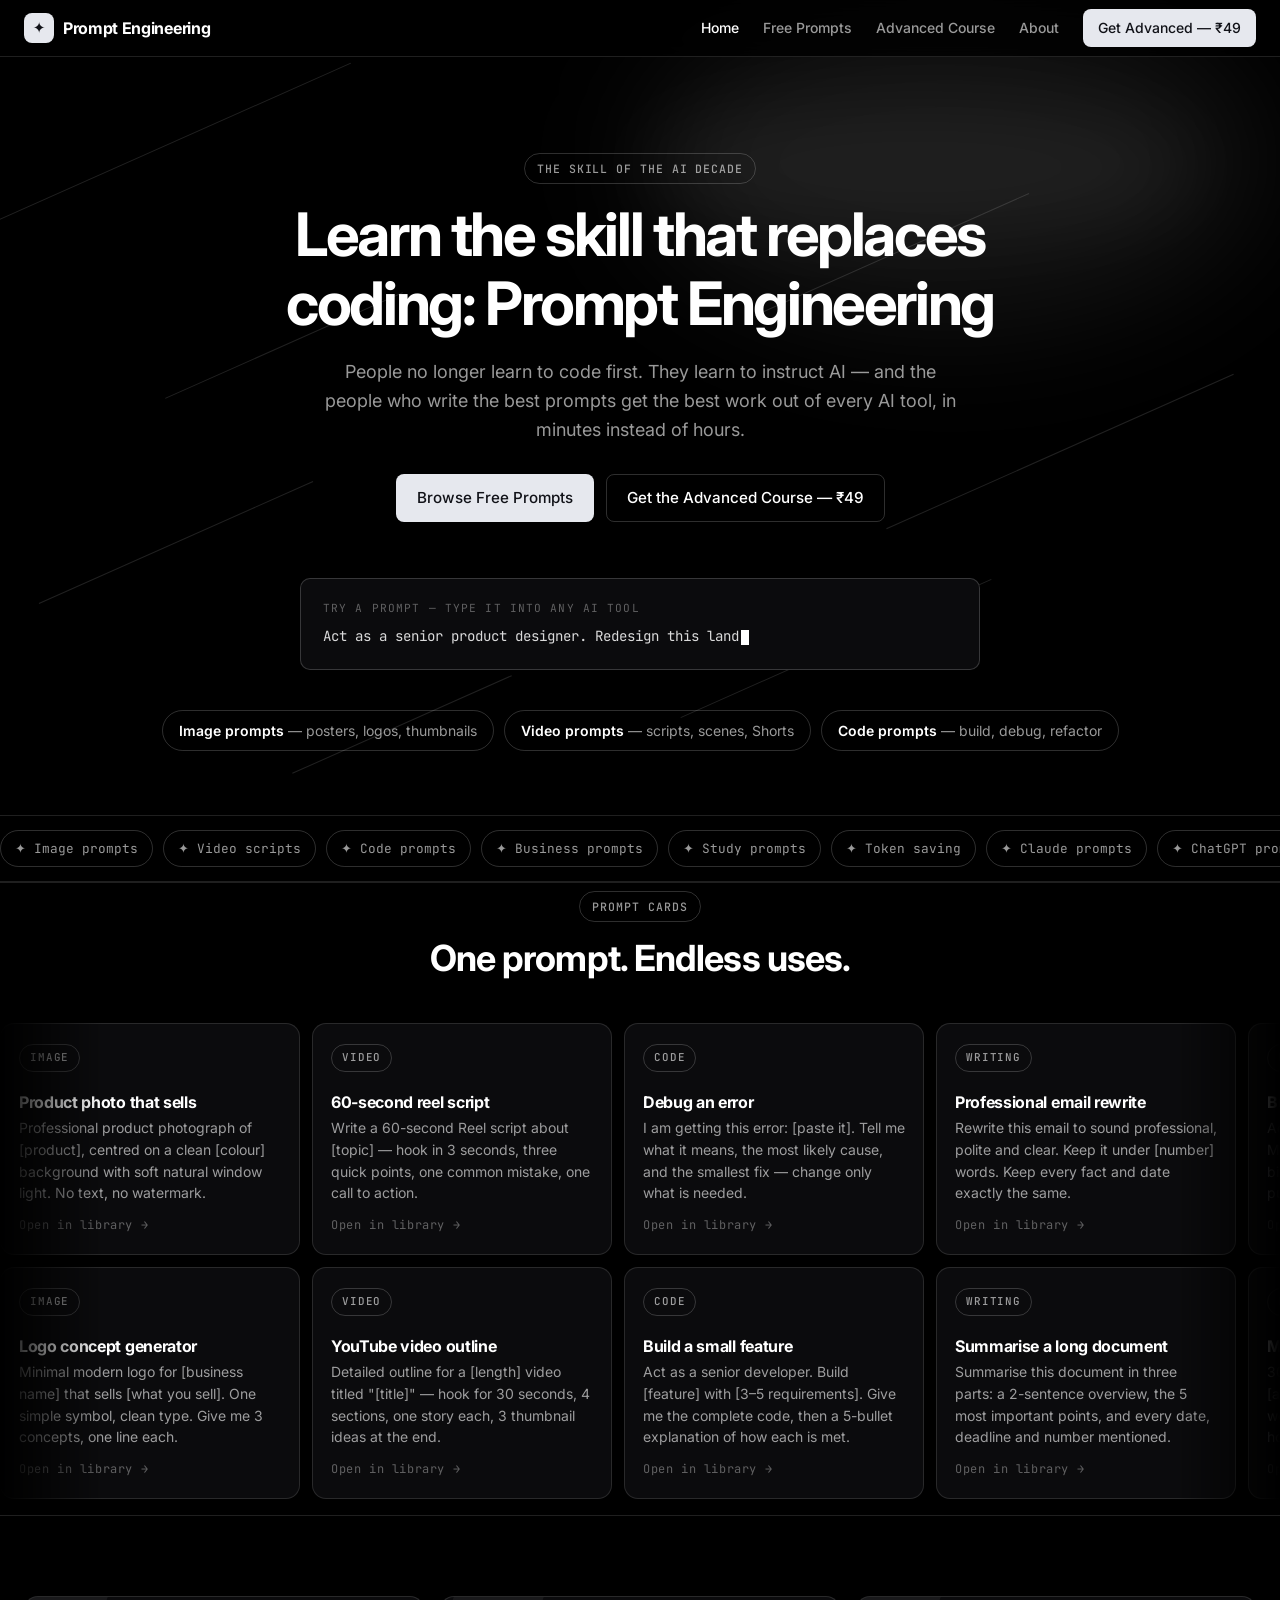
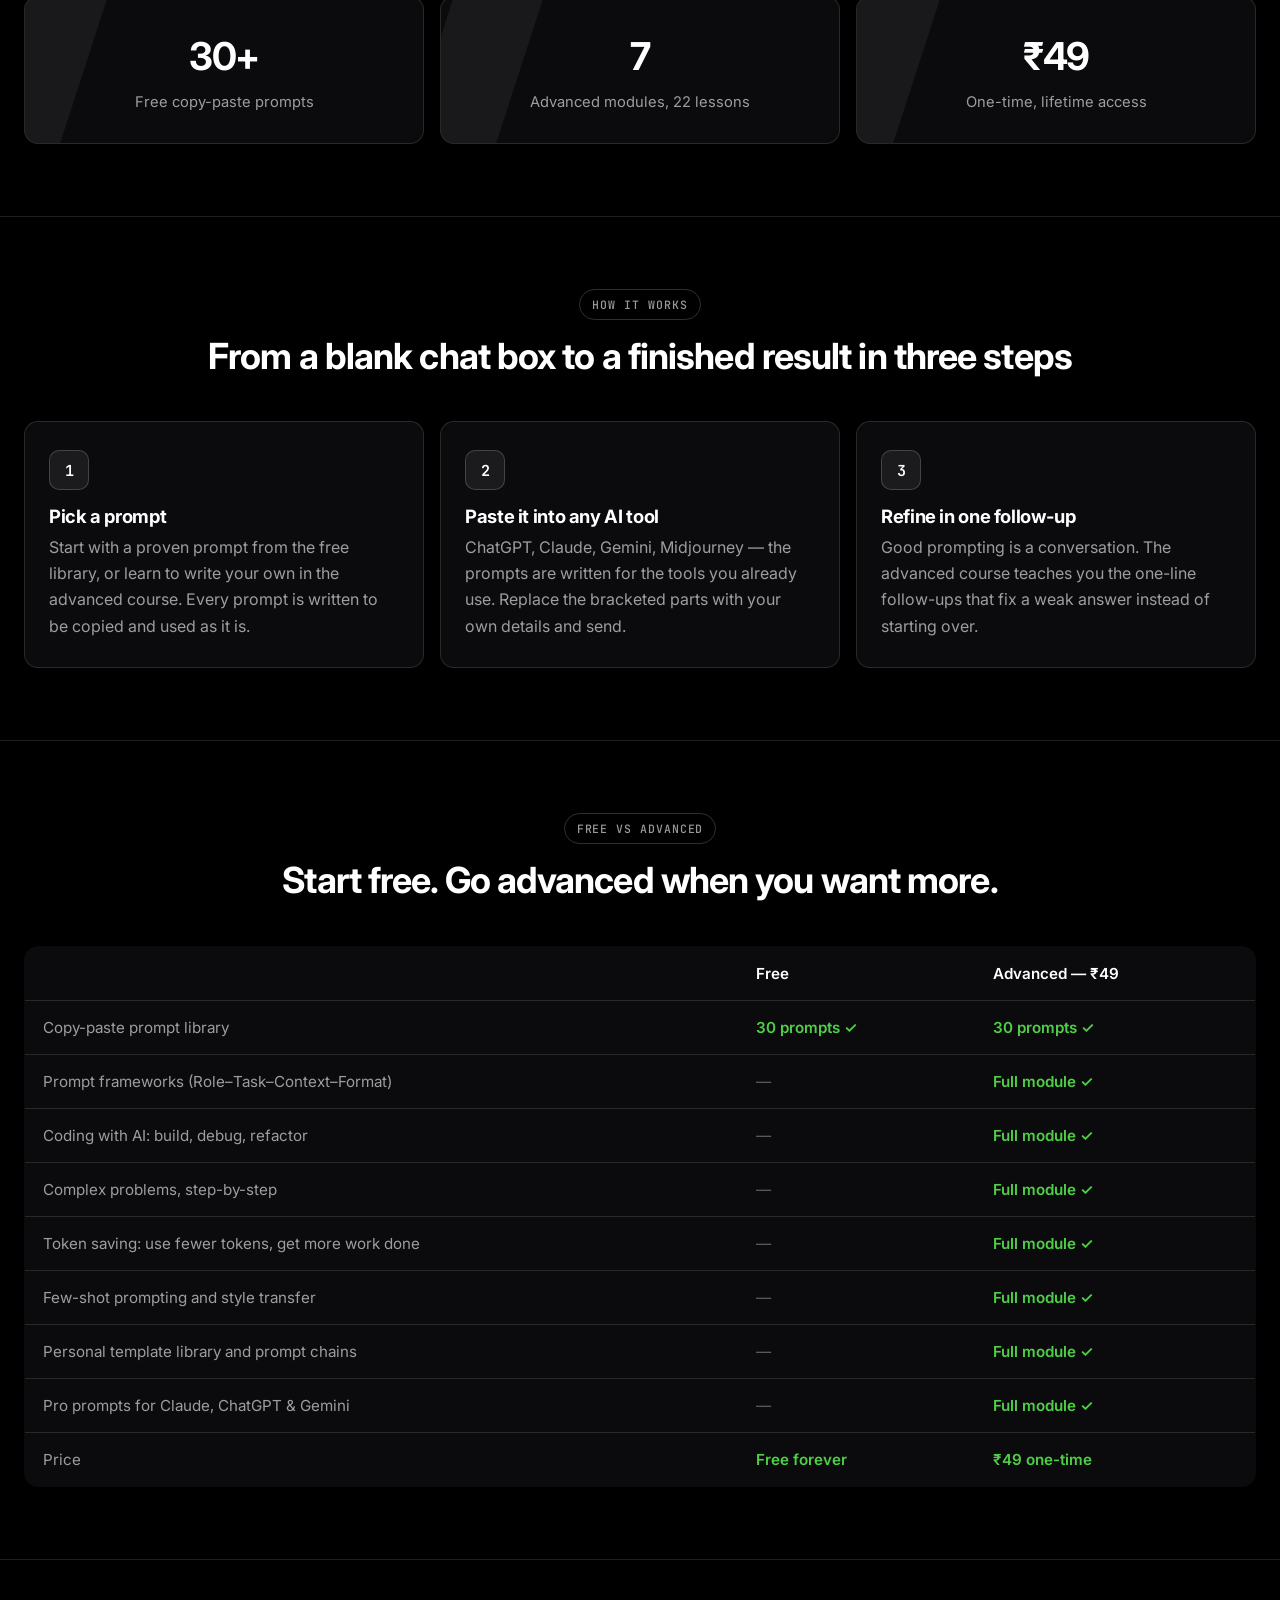
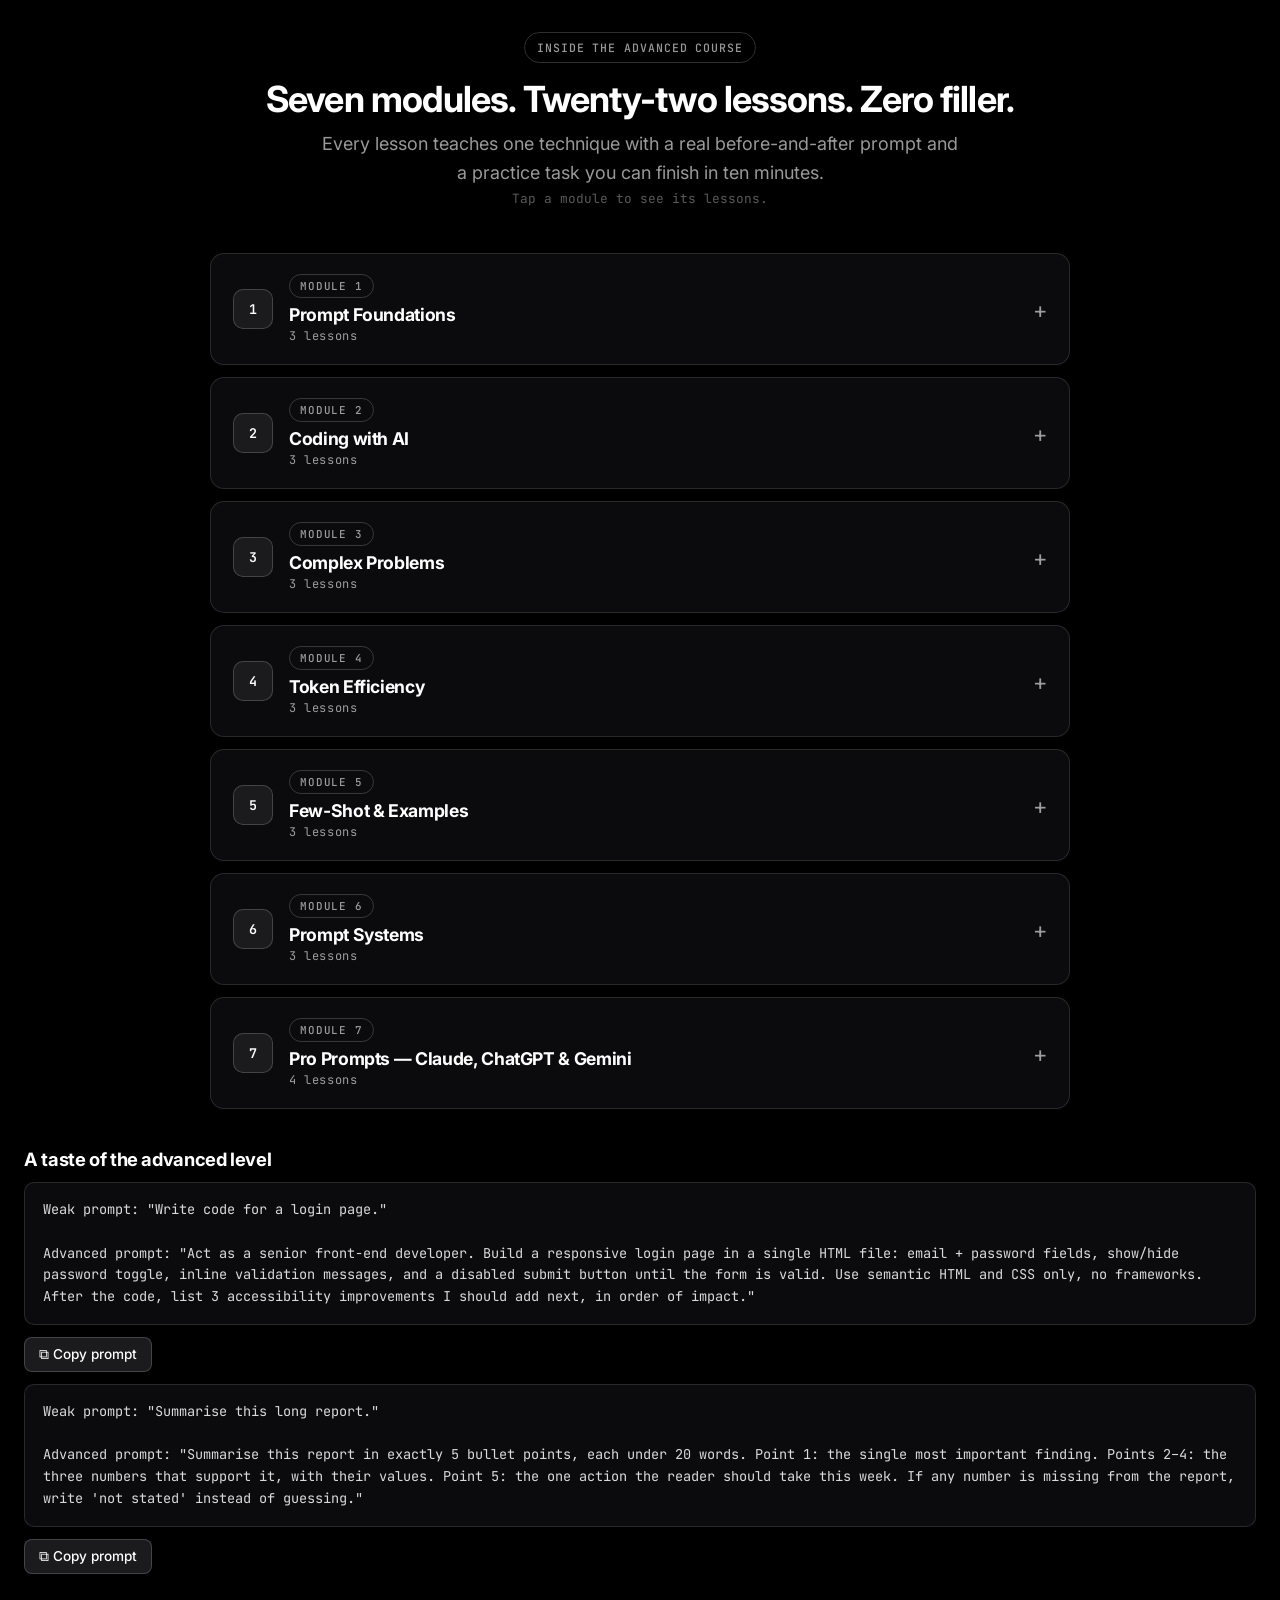
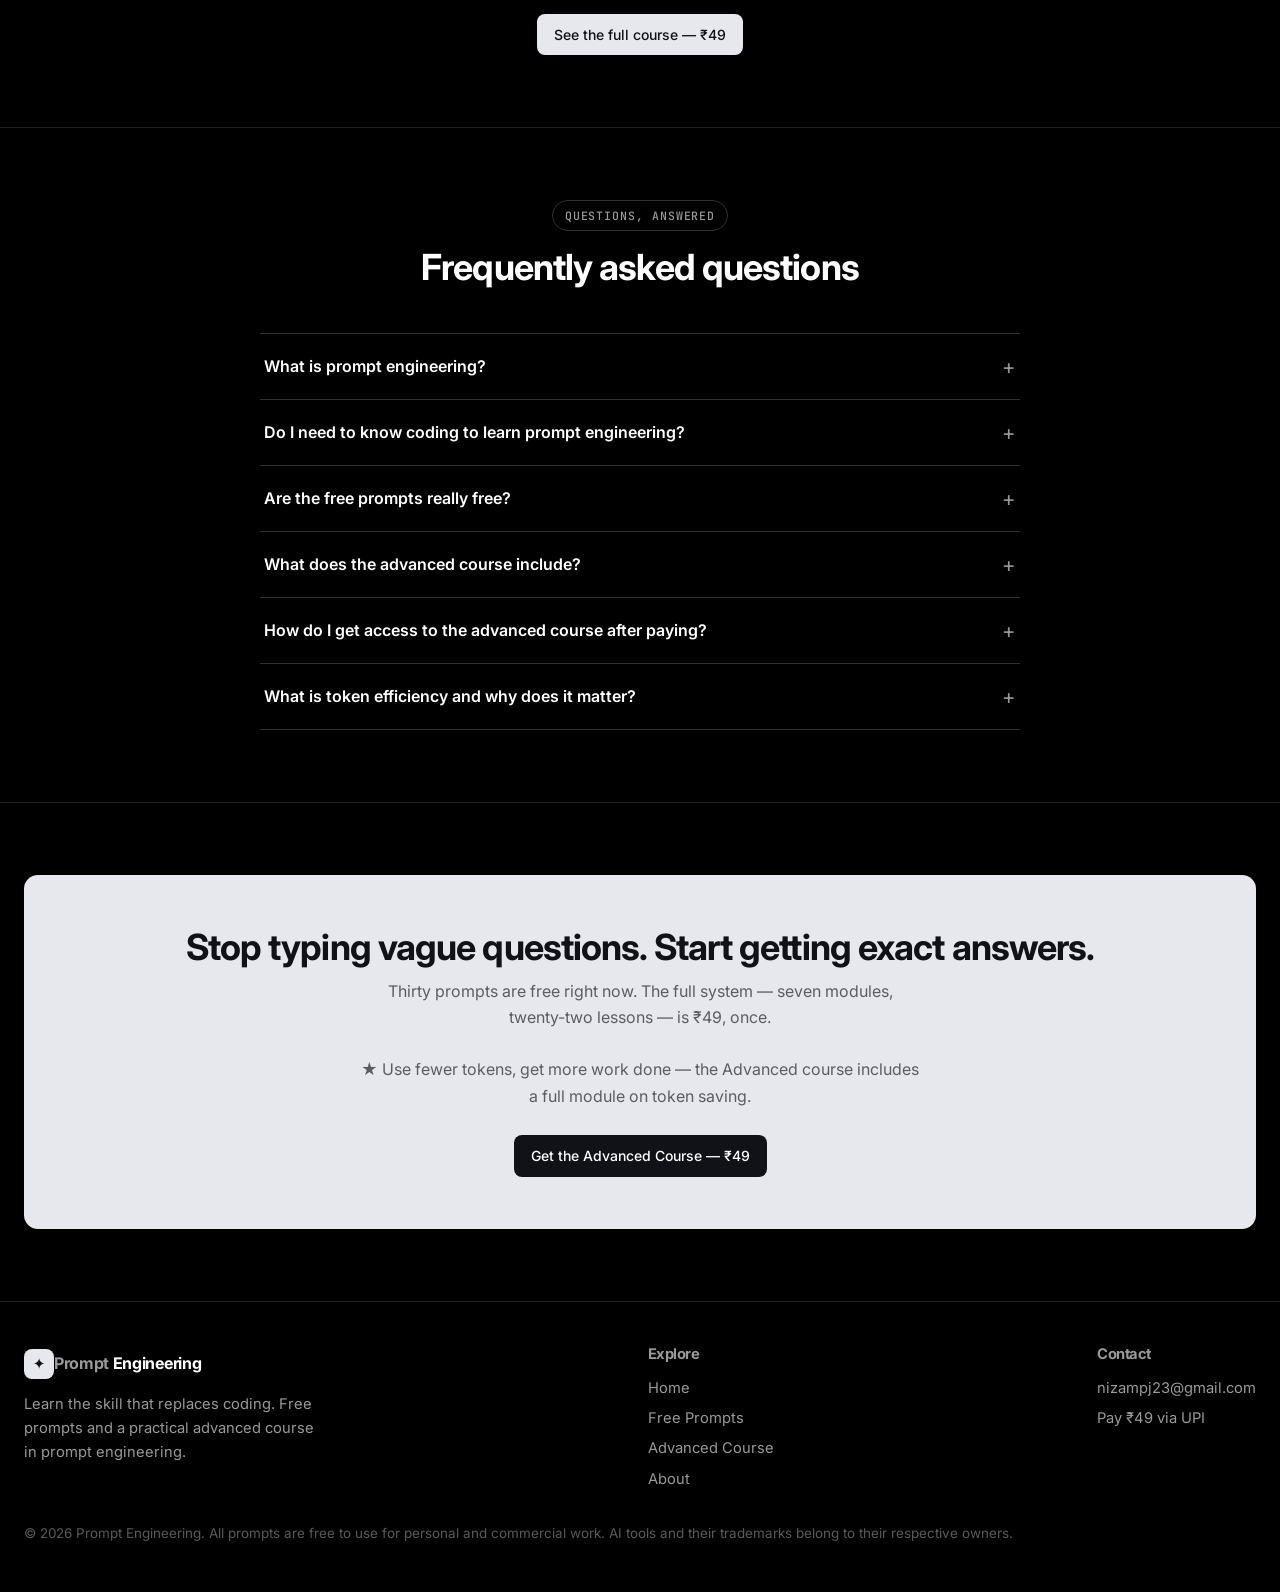
==== commit b394d96c: "Fix nav ₹49 button contrast (white-on-white) + add sliding prompt-cards section" ====
--- a/index.html
+++ b/index.html
@@ -100,6 +100,47 @@
   </div>
 </div>
 
+<section class="slide-cards">
+  <div class="wrap">
+    <div class="section-head reveal">
+      <span class="eyebrow">Prompt cards</span>
+      <h2>One prompt. Endless uses.</h2>
+    </div>
+  </div>
+  <div class="slide-row">
+    <div class="slide-track">
+      <a class="slide-card" href="free-prompts.html"><span class="tag">Image</span><h3>Product photo that sells</h3><p>Professional product photograph of [product], centred on a clean [colour] background with soft natural window light. No text, no watermark.</p><span class="slide-go">Open in library →</span></a>
+      <a class="slide-card" href="free-prompts.html"><span class="tag">Video</span><h3>60-second reel script</h3><p>Write a 60-second Reel script about [topic] — hook in 3 seconds, three quick points, one common mistake, one call to action.</p><span class="slide-go">Open in library →</span></a>
+      <a class="slide-card" href="free-prompts.html"><span class="tag">Code</span><h3>Debug an error</h3><p>I am getting this error: [paste it]. Tell me what it means, the most likely cause, and the smallest fix — change only what is needed.</p><span class="slide-go">Open in library →</span></a>
+      <a class="slide-card" href="free-prompts.html"><span class="tag">Writing</span><h3>Professional email rewrite</h3><p>Rewrite this email to sound professional, polite and clear. Keep it under [number] words. Keep every fact and date exactly the same.</p><span class="slide-go">Open in library →</span></a>
+      <a class="slide-card" href="free-prompts.html"><span class="tag">Business</span><h3>Business idea validator</h3><p>Act as a blunt small-business advisor. My idea: [describe it]. Give me the 3 biggest risks and one honest verdict — pursue, change, or drop.</p><span class="slide-go">Open in library →</span></a>
+      <a class="slide-card" href="free-prompts.html"><span class="tag">Study</span><h3>Explain like I'm twelve</h3><p>Explain [topic] as if I am twelve years old. One everyday analogy, no jargon, no sentence longer than 15 words.</p><span class="slide-go">Open in library →</span></a>
+      <a class="slide-card" href="free-prompts.html" aria-hidden="true"><span class="tag">Image</span><h3>Product photo that sells</h3><p>Professional product photograph of [product], centred on a clean [colour] background with soft natural window light. No text, no watermark.</p><span class="slide-go">Open in library →</span></a>
+      <a class="slide-card" href="free-prompts.html" aria-hidden="true"><span class="tag">Video</span><h3>60-second reel script</h3><p>Write a 60-second Reel script about [topic] — hook in 3 seconds, three quick points, one common mistake, one call to action.</p><span class="slide-go">Open in library →</span></a>
+      <a class="slide-card" href="free-prompts.html" aria-hidden="true"><span class="tag">Code</span><h3>Debug an error</h3><p>I am getting this error: [paste it]. Tell me what it means, the most likely cause, and the smallest fix — change only what is needed.</p><span class="slide-go">Open in library →</span></a>
+      <a class="slide-card" href="free-prompts.html" aria-hidden="true"><span class="tag">Writing</span><h3>Professional email rewrite</h3><p>Rewrite this email to sound professional, polite and clear. Keep it under [number] words. Keep every fact and date exactly the same.</p><span class="slide-go">Open in library →</span></a>
+      <a class="slide-card" href="free-prompts.html" aria-hidden="true"><span class="tag">Business</span><h3>Business idea validator</h3><p>Act as a blunt small-business advisor. My idea: [describe it]. Give me the 3 biggest risks and one honest verdict — pursue, change, or drop.</p><span class="slide-go">Open in library →</span></a>
+      <a class="slide-card" href="free-prompts.html" aria-hidden="true"><span class="tag">Study</span><h3>Explain like I'm twelve</h3><p>Explain [topic] as if I am twelve years old. One everyday analogy, no jargon, no sentence longer than 15 words.</p><span class="slide-go">Open in library →</span></a>
+    </div>
+  </div>
+  <div class="slide-row rev">
+    <div class="slide-track">
+      <a class="slide-card" href="free-prompts.html"><span class="tag">Image</span><h3>Logo concept generator</h3><p>Minimal modern logo for [business name] that sells [what you sell]. One simple symbol, clean type. Give me 3 concepts, one line each.</p><span class="slide-go">Open in library →</span></a>
+      <a class="slide-card" href="free-prompts.html"><span class="tag">Video</span><h3>YouTube video outline</h3><p>Detailed outline for a [length] video titled "[title]" — hook for 30 seconds, 4 sections, one story each, 3 thumbnail ideas at the end.</p><span class="slide-go">Open in library →</span></a>
+      <a class="slide-card" href="free-prompts.html"><span class="tag">Code</span><h3>Build a small feature</h3><p>Act as a senior developer. Build [feature] with [3–5 requirements]. Give me the complete code, then a 5-bullet explanation of how each is met.</p><span class="slide-go">Open in library →</span></a>
+      <a class="slide-card" href="free-prompts.html"><span class="tag">Writing</span><h3>Summarise a long document</h3><p>Summarise this document in three parts: a 2-sentence overview, the 5 most important points, and every date, deadline and number mentioned.</p><span class="slide-go">Open in library →</span></a>
+      <a class="slide-card" href="free-prompts.html"><span class="tag">Business</span><h3>Marketing plan for a small shop</h3><p>30-day marketing plan for my [shop] in [area] with ₹[amount]. One action per week, the exact offer, what it costs, how I know it worked.</p><span class="slide-go">Open in library →</span></a>
+      <a class="slide-card" href="free-prompts.html"><span class="tag">Study</span><h3>Exam revision plan</h3><p>Revision plan for my [subject] exam on [date]. Hardest topic first each day, one old topic with one new, a 20-minute self-test daily.</p><span class="slide-go">Open in library →</span></a>
+      <a class="slide-card" href="free-prompts.html" aria-hidden="true"><span class="tag">Image</span><h3>Logo concept generator</h3><p>Minimal modern logo for [business name] that sells [what you sell]. One simple symbol, clean type. Give me 3 concepts, one line each.</p><span class="slide-go">Open in library →</span></a>
+      <a class="slide-card" href="free-prompts.html" aria-hidden="true"><span class="tag">Video</span><h3>YouTube video outline</h3><p>Detailed outline for a [length] video titled "[title]" — hook for 30 seconds, 4 sections, one story each, 3 thumbnail ideas at the end.</p><span class="slide-go">Open in library →</span></a>
+      <a class="slide-card" href="free-prompts.html" aria-hidden="true"><span class="tag">Code</span><h3>Build a small feature</h3><p>Act as a senior developer. Build [feature] with [3–5 requirements]. Give me the complete code, then a 5-bullet explanation of how each is met.</p><span class="slide-go">Open in library →</span></a>
+      <a class="slide-card" href="free-prompts.html" aria-hidden="true"><span class="tag">Writing</span><h3>Summarise a long document</h3><p>Summarise this document in three parts: a 2-sentence overview, the 5 most important points, and every date, deadline and number mentioned.</p><span class="slide-go">Open in library →</span></a>
+      <a class="slide-card" href="free-prompts.html" aria-hidden="true"><span class="tag">Business</span><h3>Marketing plan for a small shop</h3><p>30-day marketing plan for my [shop] in [area] with ₹[amount]. One action per week, the exact offer, what it costs, how I know it worked.</p><span class="slide-go">Open in library →</span></a>
+      <a class="slide-card" href="free-prompts.html" aria-hidden="true"><span class="tag">Study</span><h3>Exam revision plan</h3><p>Revision plan for my [subject] exam on [date]. Hardest topic first each day, one old topic with one new, a 20-minute self-test daily.</p><span class="slide-go">Open in library →</span></a>
+    </div>
+  </div>
+</section>
+
 <section>
   <div class="wrap">
     <div class="stats reveal">
--- a/style.css
+++ b/style.css
@@ -84,6 +84,9 @@
 .nav-links a { color: var(--muted); font-size: 0.875rem; font-weight: 500; }
 .nav-links a:hover, .nav-links a.active { color: var(--text); text-decoration: none; }
 .nav-cta { padding: 8px 14px !important; font-size: 0.875rem !important; }
+/* Nav links set a pale text colour that beats .btn-grad (specificity) —
+   the white ₹49 pill ended up with white text. Force dark text on the nav CTA. */
+.nav-links a.btn-grad { color: var(--primary-fg); }
 @media (max-width: 760px) {
   .nav-links a:not(.btn) { display: none; }
 }
@@ -459,6 +462,36 @@
   padding: 7px 14px; white-space: nowrap; margin-right: 10px;
 }
 
+/* --- Sliding prompt cards: two auto-sliding rows, opposite directions ---
+   Reference-style card carousel. Rows fade at the edges, pause on hover/touch,
+   and fall back to swipeable rows when motion is reduced. */
+.slide-cards { padding: 8px 0 4px; }
+.slide-row {
+  overflow: hidden; margin-bottom: 12px;
+  -webkit-mask-image: linear-gradient(90deg, transparent, #000 8%, #000 92%, transparent);
+  mask-image: linear-gradient(90deg, transparent, #000 8%, #000 92%, transparent);
+}
+.slide-track {
+  display: flex; gap: 12px; width: max-content;
+  will-change: transform;
+  animation: slide-left 48s linear infinite;
+}
+.slide-row.rev .slide-track { animation: slide-right 56s linear infinite; }
+@keyframes slide-left { to { transform: translateX(-50%); } }
+@keyframes slide-right { from { transform: translateX(-50%); } to { transform: translateX(0); } }
+.slide-row:hover .slide-track, .slide-row:active .slide-track { animation-play-state: paused; }
+.slide-card {
+  flex: none; width: 300px; max-width: 82vw;
+  background: var(--surface); border: 1px solid var(--border-subtle);
+  border-radius: var(--radius); padding: 18px;
+  text-align: left; color: var(--text);
+  transition: border-color 0.3s ease, transform 0.3s ease;
+}
+.slide-card:hover { border-color: rgba(255, 255, 255, 0.45); transform: translateY(-2px); text-decoration: none; }
+.slide-card h3 { font-family: var(--font-display); font-size: 1rem; font-weight: 700; letter-spacing: -0.02em; margin: 9px 0 6px; }
+.slide-card p { color: var(--muted); font-size: 0.875rem; line-height: 1.55; margin: 0; }
+.slide-go { display: block; margin-top: 12px; font-family: var(--mono); font-size: 0.75rem; letter-spacing: 0.05em; color: var(--muted-2); }
+
 /* --- Scroll reveal stagger: siblings enter one after another --- */
 .reveal { transition-delay: calc(var(--i, 0) * 70ms); }
 
@@ -544,7 +577,8 @@
   .hero-ready .hero-ctas,
   .hero-ready .hero .type-box,
   .hero-ready .hero .float-row,
-  .streaks span, .hero-flare, .hero-glow, .marquee-track { animation: none !important; }
+  .streaks span, .hero-flare, .hero-glow, .marquee-track, .slide-track { animation: none !important; }
+  .slide-row { overflow-x: auto; }
   .hero-word { opacity: 1; filter: none; transform: none; }
   .hero-ready .hero .eyebrow,
   .hero-ready .hero .lead,
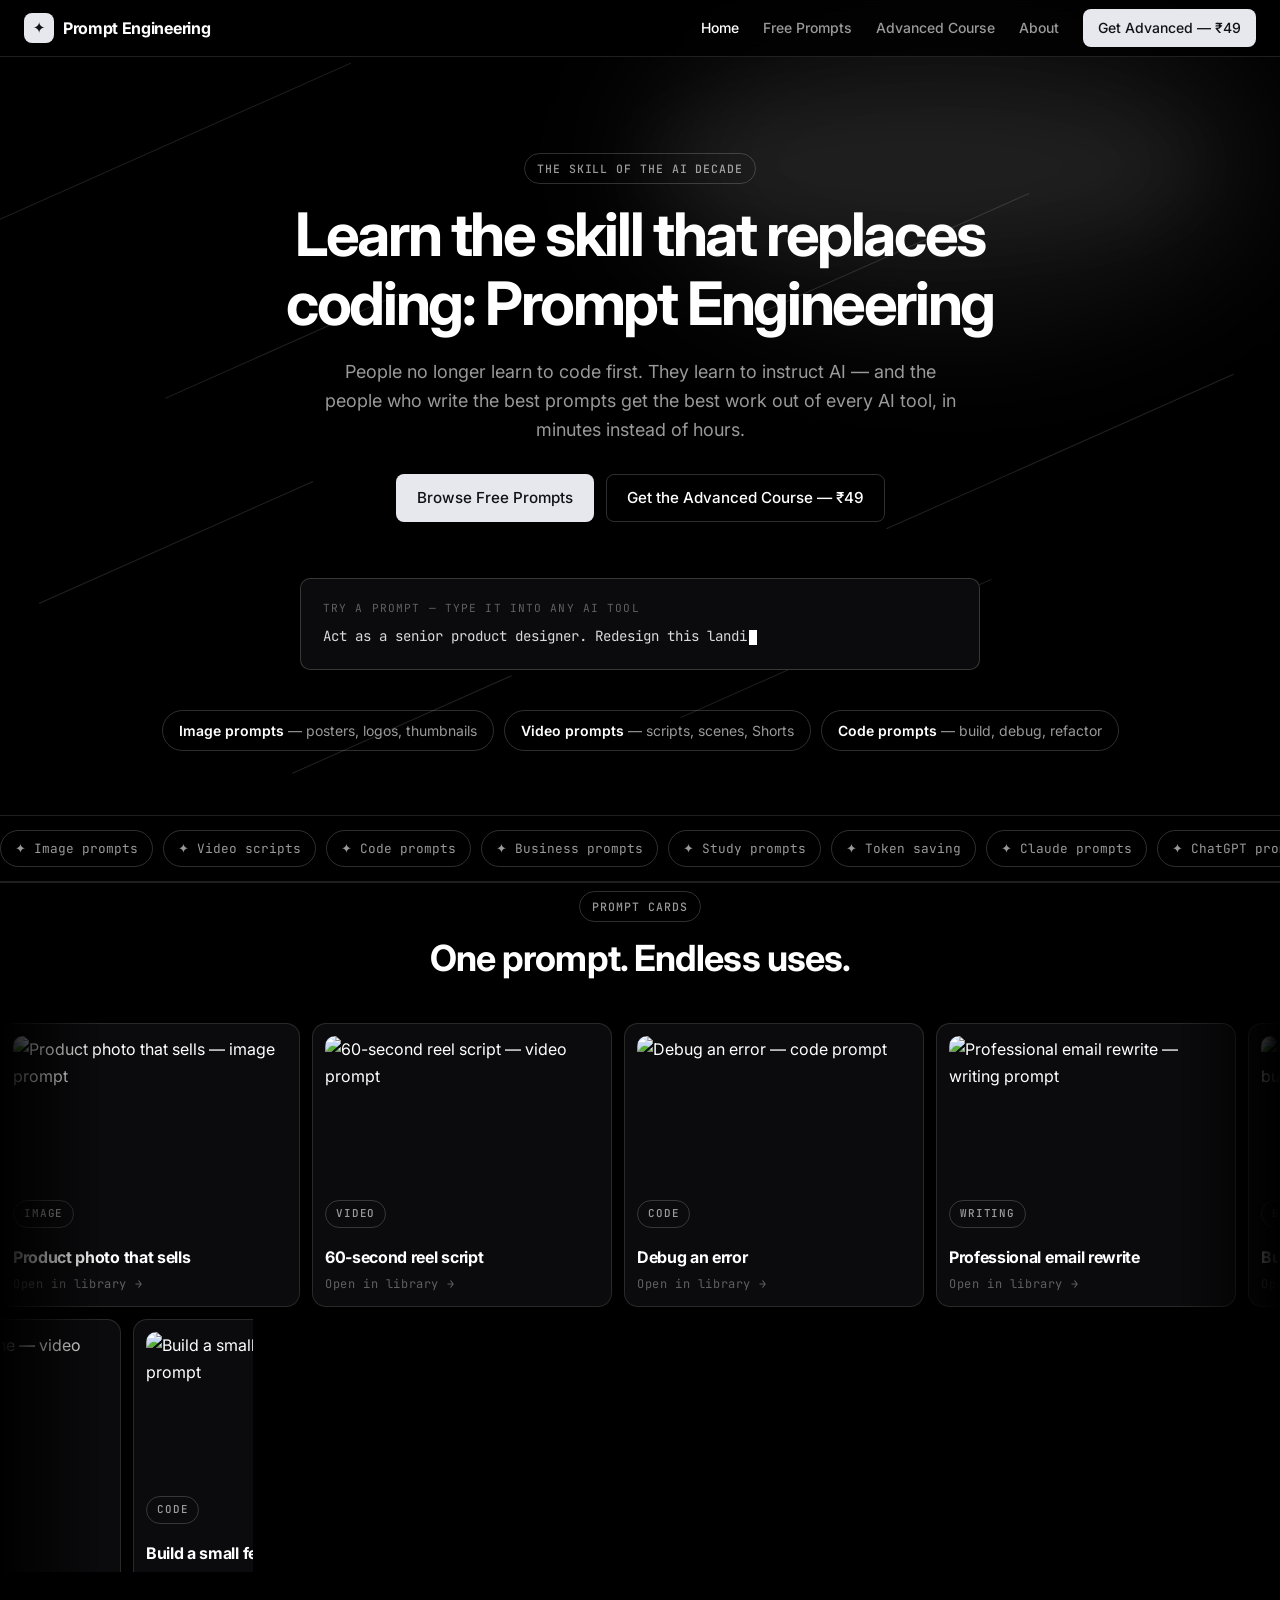
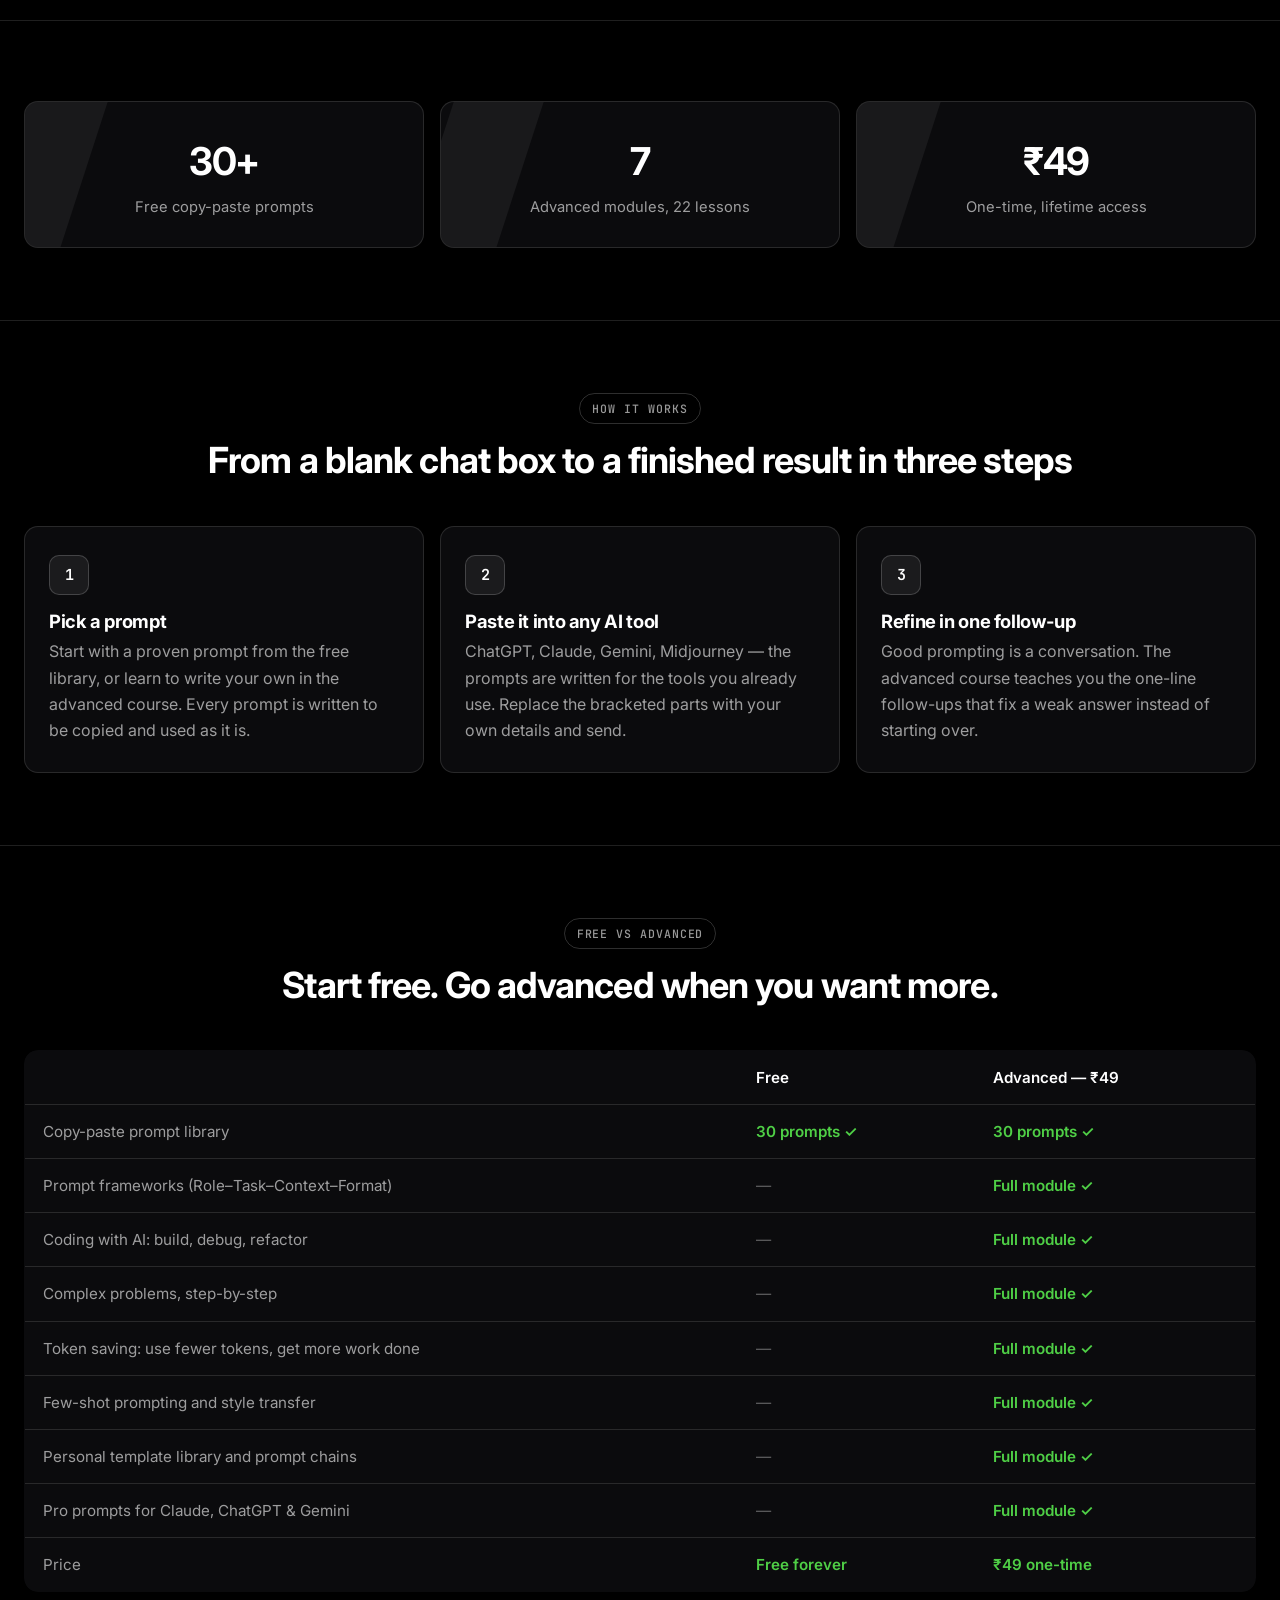
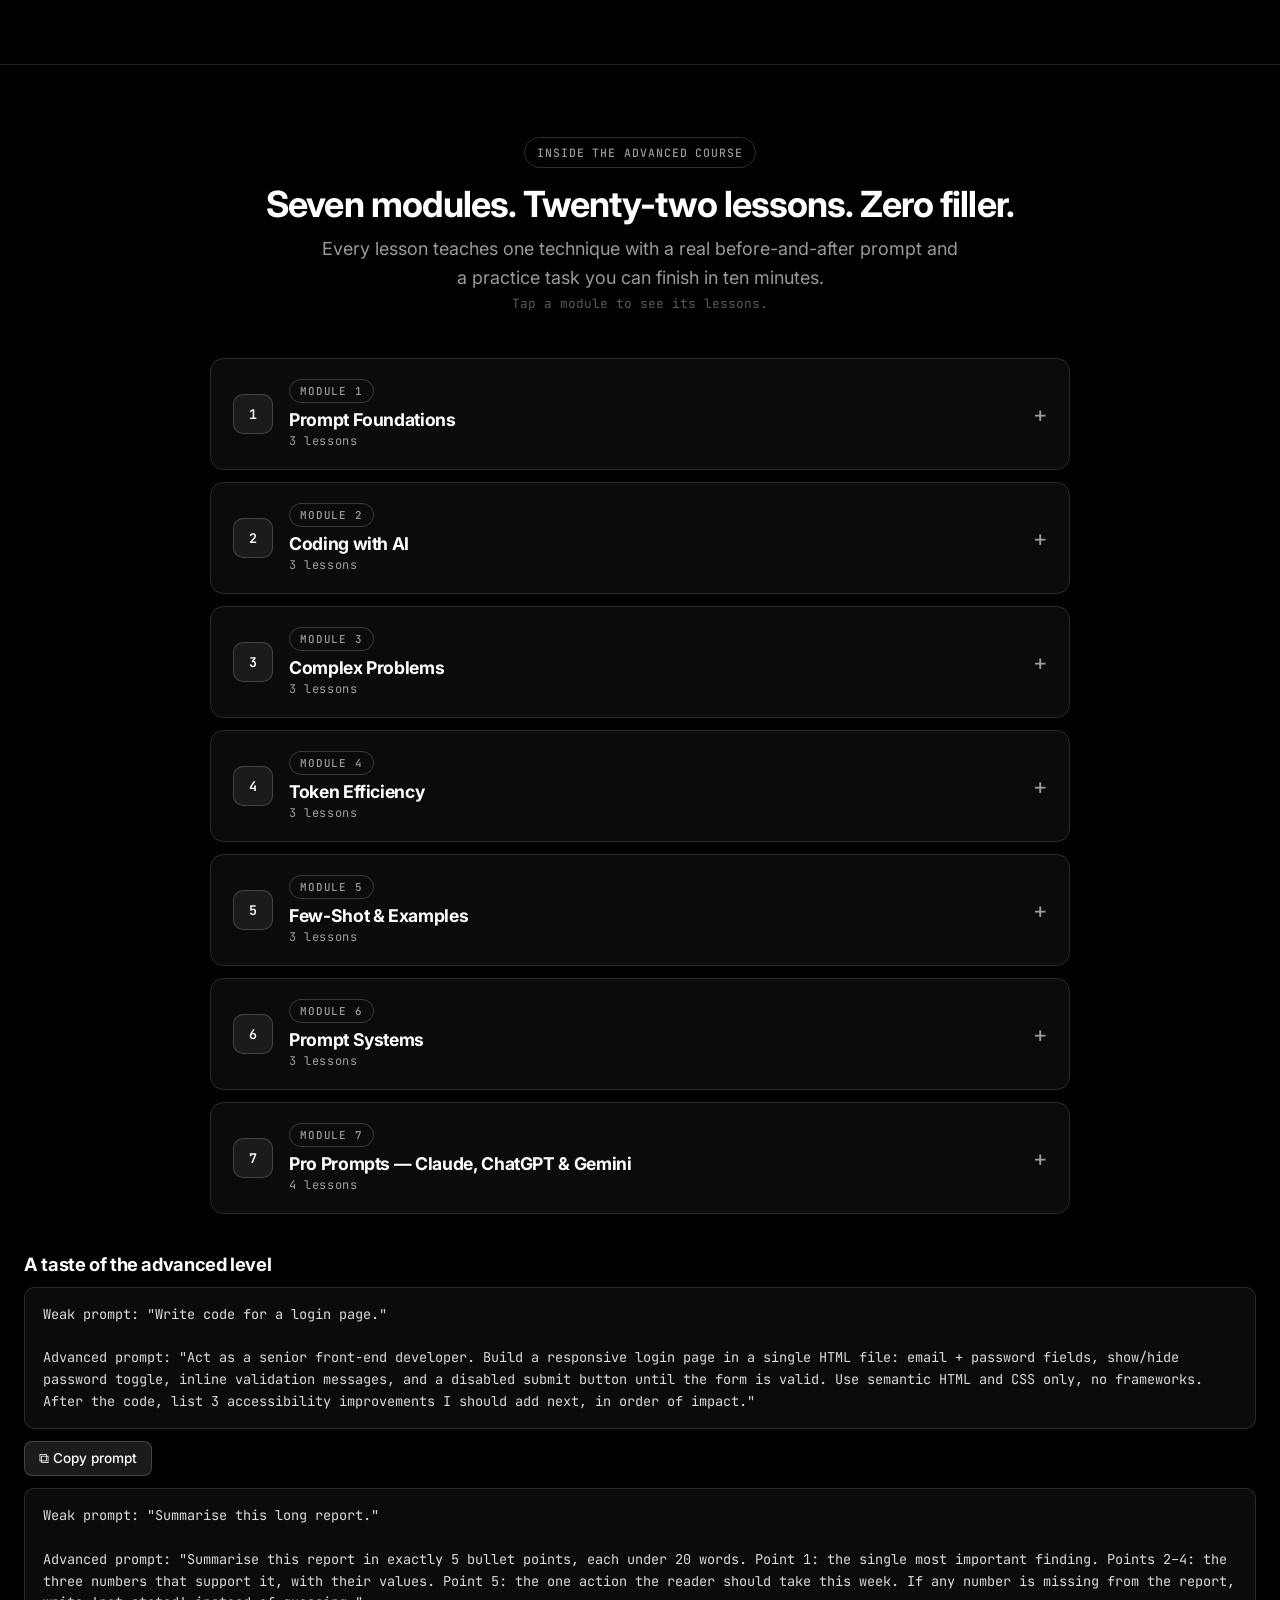
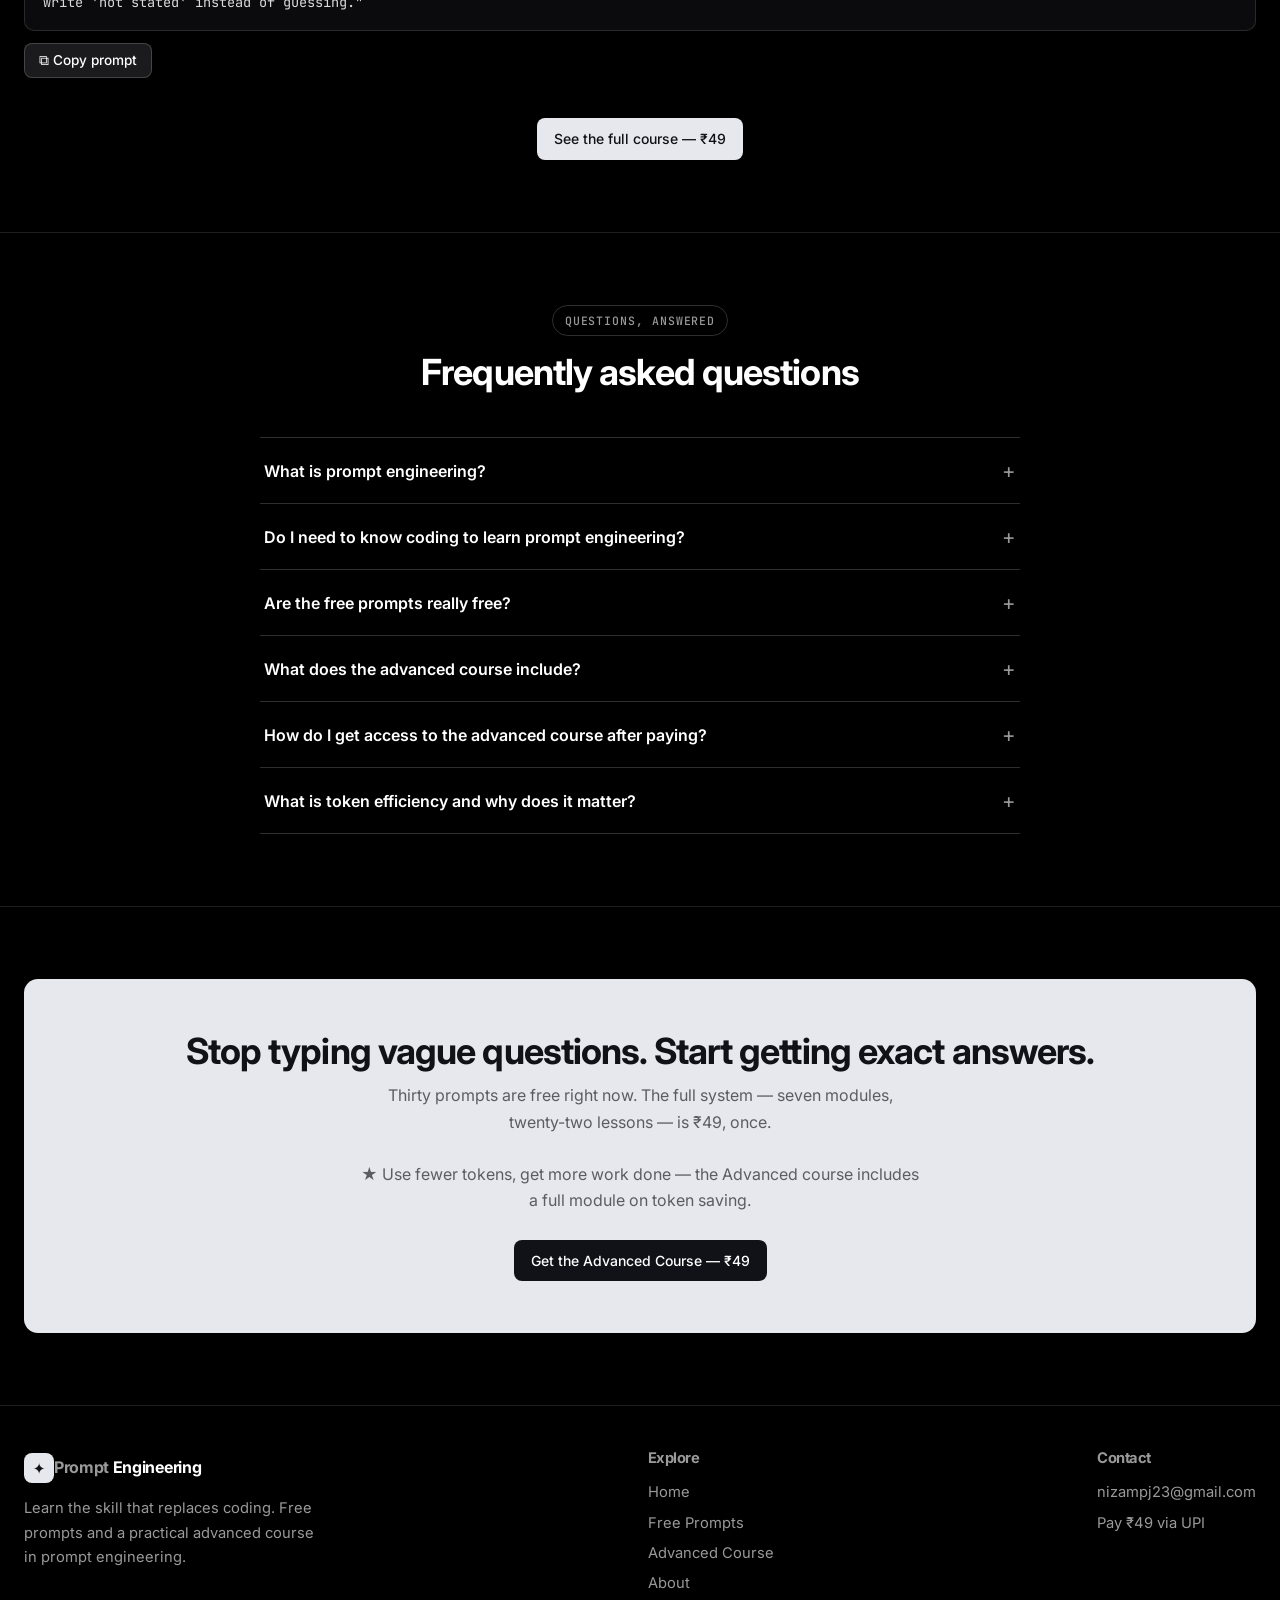
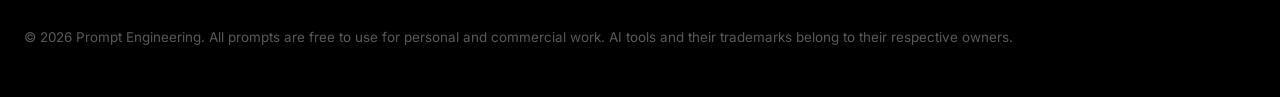
==== commit 0fcc23c7: "Slide cards as image cards (Planes style): real photo per card, no text snippet" ====
--- a/index.html
+++ b/index.html
@@ -109,34 +109,34 @@
   </div>
   <div class="slide-row">
     <div class="slide-track">
-      <a class="slide-card" href="free-prompts.html"><span class="tag">Image</span><h3>Product photo that sells</h3><p>Professional product photograph of [product], centred on a clean [colour] background with soft natural window light. No text, no watermark.</p><span class="slide-go">Open in library →</span></a>
-      <a class="slide-card" href="free-prompts.html"><span class="tag">Video</span><h3>60-second reel script</h3><p>Write a 60-second Reel script about [topic] — hook in 3 seconds, three quick points, one common mistake, one call to action.</p><span class="slide-go">Open in library →</span></a>
-      <a class="slide-card" href="free-prompts.html"><span class="tag">Code</span><h3>Debug an error</h3><p>I am getting this error: [paste it]. Tell me what it means, the most likely cause, and the smallest fix — change only what is needed.</p><span class="slide-go">Open in library →</span></a>
-      <a class="slide-card" href="free-prompts.html"><span class="tag">Writing</span><h3>Professional email rewrite</h3><p>Rewrite this email to sound professional, polite and clear. Keep it under [number] words. Keep every fact and date exactly the same.</p><span class="slide-go">Open in library →</span></a>
-      <a class="slide-card" href="free-prompts.html"><span class="tag">Business</span><h3>Business idea validator</h3><p>Act as a blunt small-business advisor. My idea: [describe it]. Give me the 3 biggest risks and one honest verdict — pursue, change, or drop.</p><span class="slide-go">Open in library →</span></a>
-      <a class="slide-card" href="free-prompts.html"><span class="tag">Study</span><h3>Explain like I'm twelve</h3><p>Explain [topic] as if I am twelve years old. One everyday analogy, no jargon, no sentence longer than 15 words.</p><span class="slide-go">Open in library →</span></a>
-      <a class="slide-card" href="free-prompts.html" aria-hidden="true"><span class="tag">Image</span><h3>Product photo that sells</h3><p>Professional product photograph of [product], centred on a clean [colour] background with soft natural window light. No text, no watermark.</p><span class="slide-go">Open in library →</span></a>
-      <a class="slide-card" href="free-prompts.html" aria-hidden="true"><span class="tag">Video</span><h3>60-second reel script</h3><p>Write a 60-second Reel script about [topic] — hook in 3 seconds, three quick points, one common mistake, one call to action.</p><span class="slide-go">Open in library →</span></a>
-      <a class="slide-card" href="free-prompts.html" aria-hidden="true"><span class="tag">Code</span><h3>Debug an error</h3><p>I am getting this error: [paste it]. Tell me what it means, the most likely cause, and the smallest fix — change only what is needed.</p><span class="slide-go">Open in library →</span></a>
-      <a class="slide-card" href="free-prompts.html" aria-hidden="true"><span class="tag">Writing</span><h3>Professional email rewrite</h3><p>Rewrite this email to sound professional, polite and clear. Keep it under [number] words. Keep every fact and date exactly the same.</p><span class="slide-go">Open in library →</span></a>
-      <a class="slide-card" href="free-prompts.html" aria-hidden="true"><span class="tag">Business</span><h3>Business idea validator</h3><p>Act as a blunt small-business advisor. My idea: [describe it]. Give me the 3 biggest risks and one honest verdict — pursue, change, or drop.</p><span class="slide-go">Open in library →</span></a>
-      <a class="slide-card" href="free-prompts.html" aria-hidden="true"><span class="tag">Study</span><h3>Explain like I'm twelve</h3><p>Explain [topic] as if I am twelve years old. One everyday analogy, no jargon, no sentence longer than 15 words.</p><span class="slide-go">Open in library →</span></a>
+      <a class="slide-card" href="free-prompts.html"><img src="https://images.unsplash.com/photo-1523275335684-37898b6baf30?auto=format&amp;fit=crop&amp;w=800&amp;q=80" alt="Product photo that sells — image prompt" loading="lazy"><span class="tag">Image</span><h3>Product photo that sells</h3><span class="slide-go">Open in library →</span></a>
+      <a class="slide-card" href="free-prompts.html"><img src="https://images.unsplash.com/photo-1574717024653-61fd2cf4d44d?auto=format&amp;fit=crop&amp;w=800&amp;q=80" alt="60-second reel script — video prompt" loading="lazy"><span class="tag">Video</span><h3>60-second reel script</h3><span class="slide-go">Open in library →</span></a>
+      <a class="slide-card" href="free-prompts.html"><img src="https://images.unsplash.com/photo-1461749280684-dccba630e2f6?auto=format&amp;fit=crop&amp;w=800&amp;q=80" alt="Debug an error — code prompt" loading="lazy"><span class="tag">Code</span><h3>Debug an error</h3><span class="slide-go">Open in library →</span></a>
+      <a class="slide-card" href="free-prompts.html"><img src="https://images.unsplash.com/photo-1499750310107-5fef28a66643?auto=format&amp;fit=crop&amp;w=800&amp;q=80" alt="Professional email rewrite — writing prompt" loading="lazy"><span class="tag">Writing</span><h3>Professional email rewrite</h3><span class="slide-go">Open in library →</span></a>
+      <a class="slide-card" href="free-prompts.html"><img src="https://images.unsplash.com/photo-1552664730-d307ca884978?auto=format&amp;fit=crop&amp;w=800&amp;q=80" alt="Business idea validator — business prompt" loading="lazy"><span class="tag">Business</span><h3>Business idea validator</h3><span class="slide-go">Open in library →</span></a>
+      <a class="slide-card" href="free-prompts.html"><img src="https://images.unsplash.com/photo-1456513080510-7bf3a84b82f8?auto=format&amp;fit=crop&amp;w=800&amp;q=80" alt="Explain like I'm twelve — study prompt" loading="lazy"><span class="tag">Study</span><h3>Explain like I'm twelve</h3><span class="slide-go">Open in library →</span></a>
+      <a class="slide-card" href="free-prompts.html" aria-hidden="true"><img src="https://images.unsplash.com/photo-1523275335684-37898b6baf30?auto=format&amp;fit=crop&amp;w=800&amp;q=80" alt="Product photo that sells — image prompt" loading="lazy"><span class="tag">Image</span><h3>Product photo that sells</h3><span class="slide-go">Open in library →</span></a>
+      <a class="slide-card" href="free-prompts.html" aria-hidden="true"><img src="https://images.unsplash.com/photo-1574717024653-61fd2cf4d44d?auto=format&amp;fit=crop&amp;w=800&amp;q=80" alt="60-second reel script — video prompt" loading="lazy"><span class="tag">Video</span><h3>60-second reel script</h3><span class="slide-go">Open in library →</span></a>
+      <a class="slide-card" href="free-prompts.html" aria-hidden="true"><img src="https://images.unsplash.com/photo-1461749280684-dccba630e2f6?auto=format&amp;fit=crop&amp;w=800&amp;q=80" alt="Debug an error — code prompt" loading="lazy"><span class="tag">Code</span><h3>Debug an error</h3><span class="slide-go">Open in library →</span></a>
+      <a class="slide-card" href="free-prompts.html" aria-hidden="true"><img src="https://images.unsplash.com/photo-1499750310107-5fef28a66643?auto=format&amp;fit=crop&amp;w=800&amp;q=80" alt="Professional email rewrite — writing prompt" loading="lazy"><span class="tag">Writing</span><h3>Professional email rewrite</h3><span class="slide-go">Open in library →</span></a>
+      <a class="slide-card" href="free-prompts.html" aria-hidden="true"><img src="https://images.unsplash.com/photo-1552664730-d307ca884978?auto=format&amp;fit=crop&amp;w=800&amp;q=80" alt="Business idea validator — business prompt" loading="lazy"><span class="tag">Business</span><h3>Business idea validator</h3><span class="slide-go">Open in library →</span></a>
+      <a class="slide-card" href="free-prompts.html" aria-hidden="true"><img src="https://images.unsplash.com/photo-1456513080510-7bf3a84b82f8?auto=format&amp;fit=crop&amp;w=800&amp;q=80" alt="Explain like I'm twelve — study prompt" loading="lazy"><span class="tag">Study</span><h3>Explain like I'm twelve</h3><span class="slide-go">Open in library →</span></a>
     </div>
   </div>
   <div class="slide-row rev">
     <div class="slide-track">
-      <a class="slide-card" href="free-prompts.html"><span class="tag">Image</span><h3>Logo concept generator</h3><p>Minimal modern logo for [business name] that sells [what you sell]. One simple symbol, clean type. Give me 3 concepts, one line each.</p><span class="slide-go">Open in library →</span></a>
-      <a class="slide-card" href="free-prompts.html"><span class="tag">Video</span><h3>YouTube video outline</h3><p>Detailed outline for a [length] video titled "[title]" — hook for 30 seconds, 4 sections, one story each, 3 thumbnail ideas at the end.</p><span class="slide-go">Open in library →</span></a>
-      <a class="slide-card" href="free-prompts.html"><span class="tag">Code</span><h3>Build a small feature</h3><p>Act as a senior developer. Build [feature] with [3–5 requirements]. Give me the complete code, then a 5-bullet explanation of how each is met.</p><span class="slide-go">Open in library →</span></a>
-      <a class="slide-card" href="free-prompts.html"><span class="tag">Writing</span><h3>Summarise a long document</h3><p>Summarise this document in three parts: a 2-sentence overview, the 5 most important points, and every date, deadline and number mentioned.</p><span class="slide-go">Open in library →</span></a>
-      <a class="slide-card" href="free-prompts.html"><span class="tag">Business</span><h3>Marketing plan for a small shop</h3><p>30-day marketing plan for my [shop] in [area] with ₹[amount]. One action per week, the exact offer, what it costs, how I know it worked.</p><span class="slide-go">Open in library →</span></a>
-      <a class="slide-card" href="free-prompts.html"><span class="tag">Study</span><h3>Exam revision plan</h3><p>Revision plan for my [subject] exam on [date]. Hardest topic first each day, one old topic with one new, a 20-minute self-test daily.</p><span class="slide-go">Open in library →</span></a>
-      <a class="slide-card" href="free-prompts.html" aria-hidden="true"><span class="tag">Image</span><h3>Logo concept generator</h3><p>Minimal modern logo for [business name] that sells [what you sell]. One simple symbol, clean type. Give me 3 concepts, one line each.</p><span class="slide-go">Open in library →</span></a>
-      <a class="slide-card" href="free-prompts.html" aria-hidden="true"><span class="tag">Video</span><h3>YouTube video outline</h3><p>Detailed outline for a [length] video titled "[title]" — hook for 30 seconds, 4 sections, one story each, 3 thumbnail ideas at the end.</p><span class="slide-go">Open in library →</span></a>
-      <a class="slide-card" href="free-prompts.html" aria-hidden="true"><span class="tag">Code</span><h3>Build a small feature</h3><p>Act as a senior developer. Build [feature] with [3–5 requirements]. Give me the complete code, then a 5-bullet explanation of how each is met.</p><span class="slide-go">Open in library →</span></a>
-      <a class="slide-card" href="free-prompts.html" aria-hidden="true"><span class="tag">Writing</span><h3>Summarise a long document</h3><p>Summarise this document in three parts: a 2-sentence overview, the 5 most important points, and every date, deadline and number mentioned.</p><span class="slide-go">Open in library →</span></a>
-      <a class="slide-card" href="free-prompts.html" aria-hidden="true"><span class="tag">Business</span><h3>Marketing plan for a small shop</h3><p>30-day marketing plan for my [shop] in [area] with ₹[amount]. One action per week, the exact offer, what it costs, how I know it worked.</p><span class="slide-go">Open in library →</span></a>
-      <a class="slide-card" href="free-prompts.html" aria-hidden="true"><span class="tag">Study</span><h3>Exam revision plan</h3><p>Revision plan for my [subject] exam on [date]. Hardest topic first each day, one old topic with one new, a 20-minute self-test daily.</p><span class="slide-go">Open in library →</span></a>
+      <a class="slide-card" href="free-prompts.html"><img src="https://images.unsplash.com/photo-1561070791-2526d30994b5?auto=format&amp;fit=crop&amp;w=800&amp;q=80" alt="Logo concept generator — image prompt" loading="lazy"><span class="tag">Image</span><h3>Logo concept generator</h3><span class="slide-go">Open in library →</span></a>
+      <a class="slide-card" href="free-prompts.html"><img src="https://images.unsplash.com/photo-1485846234645-a62644f84728?auto=format&amp;fit=crop&amp;w=800&amp;q=80" alt="YouTube video outline — video prompt" loading="lazy"><span class="tag">Video</span><h3>YouTube video outline</h3><span class="slide-go">Open in library →</span></a>
+      <a class="slide-card" href="free-prompts.html"><img src="https://images.unsplash.com/photo-1498050108023-c5249f4df085?auto=format&amp;fit=crop&amp;w=800&amp;q=80" alt="Build a small feature — code prompt" loading="lazy"><span class="tag">Code</span><h3>Build a small feature</h3><span class="slide-go">Open in library →</span></a>
+      <a class="slide-card" href="free-prompts.html"><img src="https://images.unsplash.com/photo-1455390582262-044cdead277a?auto=format&amp;fit=crop&amp;w=800&amp;q=80" alt="Summarise a long document — writing prompt" loading="lazy"><span class="tag">Writing</span><h3>Summarise a long document</h3><span class="slide-go">Open in library →</span></a>
+      <a class="slide-card" href="free-prompts.html"><img src="https://images.unsplash.com/photo-1460925895917-afdab827c52f?auto=format&amp;fit=crop&amp;w=800&amp;q=80" alt="Marketing plan for a small shop — business prompt" loading="lazy"><span class="tag">Business</span><h3>Marketing plan for a small shop</h3><span class="slide-go">Open in library →</span></a>
+      <a class="slide-card" href="free-prompts.html"><img src="https://images.unsplash.com/photo-1434030216411-0b793f4b4173?auto=format&amp;fit=crop&amp;w=800&amp;q=80" alt="Exam revision plan — study prompt" loading="lazy"><span class="tag">Study</span><h3>Exam revision plan</h3><span class="slide-go">Open in library →</span></a>
+      <a class="slide-card" href="free-prompts.html" aria-hidden="true"><img src="https://images.unsplash.com/photo-1561070791-2526d30994b5?auto=format&amp;fit=crop&amp;w=800&amp;q=80" alt="Logo concept generator — image prompt" loading="lazy"><span class="tag">Image</span><h3>Logo concept generator</h3><span class="slide-go">Open in library →</span></a>
+      <a class="slide-card" href="free-prompts.html" aria-hidden="true"><img src="https://images.unsplash.com/photo-1485846234645-a62644f84728?auto=format&amp;fit=crop&amp;w=800&amp;q=80" alt="YouTube video outline — video prompt" loading="lazy"><span class="tag">Video</span><h3>YouTube video outline</h3><span class="slide-go">Open in library →</span></a>
+      <a class="slide-card" href="free-prompts.html" aria-hidden="true"><img src="https://images.unsplash.com/photo-1498050108023-c5249f4df085?auto=format&amp;fit=crop&amp;w=800&amp;q=80" alt="Build a small feature — code prompt" loading="lazy"><span class="tag">Code</span><h3>Build a small feature</h3><span class="slide-go">Open in library →</span></a>
+      <a class="slide-card" href="free-prompts.html" aria-hidden="true"><img src="https://images.unsplash.com/photo-1455390582262-044cdead277a?auto=format&amp;fit=crop&amp;w=800&amp;q=80" alt="Summarise a long document — writing prompt" loading="lazy"><span class="tag">Writing</span><h3>Summarise a long document</h3><span class="slide-go">Open in library →</span></a>
+      <a class="slide-card" href="free-prompts.html" aria-hidden="true"><img src="https://images.unsplash.com/photo-1460925895917-afdab827c52f?auto=format&amp;fit=crop&amp;w=800&amp;q=80" alt="Marketing plan for a small shop — business prompt" loading="lazy"><span class="tag">Business</span><h3>Marketing plan for a small shop</h3><span class="slide-go">Open in library →</span></a>
+      <a class="slide-card" href="free-prompts.html" aria-hidden="true"><img src="https://images.unsplash.com/photo-1434030216411-0b793f4b4173?auto=format&amp;fit=crop&amp;w=800&amp;q=80" alt="Exam revision plan — study prompt" loading="lazy"><span class="tag">Study</span><h3>Exam revision plan</h3><span class="slide-go">Open in library →</span></a>
     </div>
   </div>
 </section>
--- a/style.css
+++ b/style.css
@@ -467,30 +467,29 @@
    and fall back to swipeable rows when motion is reduced. */
 .slide-cards { padding: 8px 0 4px; }
 .slide-row {
-  overflow: hidden; margin-bottom: 12px;
+  overflow-x: auto; margin-bottom: 12px;
+  scrollbar-width: none; -webkit-overflow-scrolling: touch;
+  cursor: grab;
   -webkit-mask-image: linear-gradient(90deg, transparent, #000 8%, #000 92%, transparent);
   mask-image: linear-gradient(90deg, transparent, #000 8%, #000 92%, transparent);
 }
+.slide-row::-webkit-scrollbar { display: none; }
+.slide-row:active { cursor: grabbing; }
 .slide-track {
   display: flex; gap: 12px; width: max-content;
-  will-change: transform;
-  animation: slide-left 48s linear infinite;
-}
-.slide-row.rev .slide-track { animation: slide-right 56s linear infinite; }
-@keyframes slide-left { to { transform: translateX(-50%); } }
-@keyframes slide-right { from { transform: translateX(-50%); } to { transform: translateX(0); } }
-.slide-row:hover .slide-track, .slide-row:active .slide-track { animation-play-state: paused; }
+}
 .slide-card {
   flex: none; width: 300px; max-width: 82vw;
   background: var(--surface); border: 1px solid var(--border-subtle);
-  border-radius: var(--radius); padding: 18px;
+  border-radius: var(--radius); padding: 12px;
   text-align: left; color: var(--text);
   transition: border-color 0.3s ease, transform 0.3s ease;
+  user-select: none; -webkit-user-select: none;
 }
 .slide-card:hover { border-color: rgba(255, 255, 255, 0.45); transform: translateY(-2px); text-decoration: none; }
-.slide-card h3 { font-family: var(--font-display); font-size: 1rem; font-weight: 700; letter-spacing: -0.02em; margin: 9px 0 6px; }
-.slide-card p { color: var(--muted); font-size: 0.875rem; line-height: 1.55; margin: 0; }
-.slide-go { display: block; margin-top: 12px; font-family: var(--mono); font-size: 0.75rem; letter-spacing: 0.05em; color: var(--muted-2); }
+.slide-card img { width: 100%; height: 150px; object-fit: cover; border-radius: 10px; display: block; margin-bottom: 12px; }
+.slide-card h3 { font-family: var(--font-display); font-size: 1rem; font-weight: 700; letter-spacing: -0.02em; margin: 8px 0 4px; }
+.slide-go { display: block; margin-top: 8px; font-family: var(--mono); font-size: 0.75rem; letter-spacing: 0.05em; color: var(--muted-2); }
 
 /* --- Scroll reveal stagger: siblings enter one after another --- */
 .reveal { transition-delay: calc(var(--i, 0) * 70ms); }
@@ -577,8 +576,7 @@
   .hero-ready .hero-ctas,
   .hero-ready .hero .type-box,
   .hero-ready .hero .float-row,
-  .streaks span, .hero-flare, .hero-glow, .marquee-track, .slide-track { animation: none !important; }
-  .slide-row { overflow-x: auto; }
+  .streaks span, .hero-flare, .hero-glow, .marquee-track { animation: none !important; }
   .hero-word { opacity: 1; filter: none; transform: none; }
   .hero-ready .hero .eyebrow,
   .hero-ready .hero .lead,
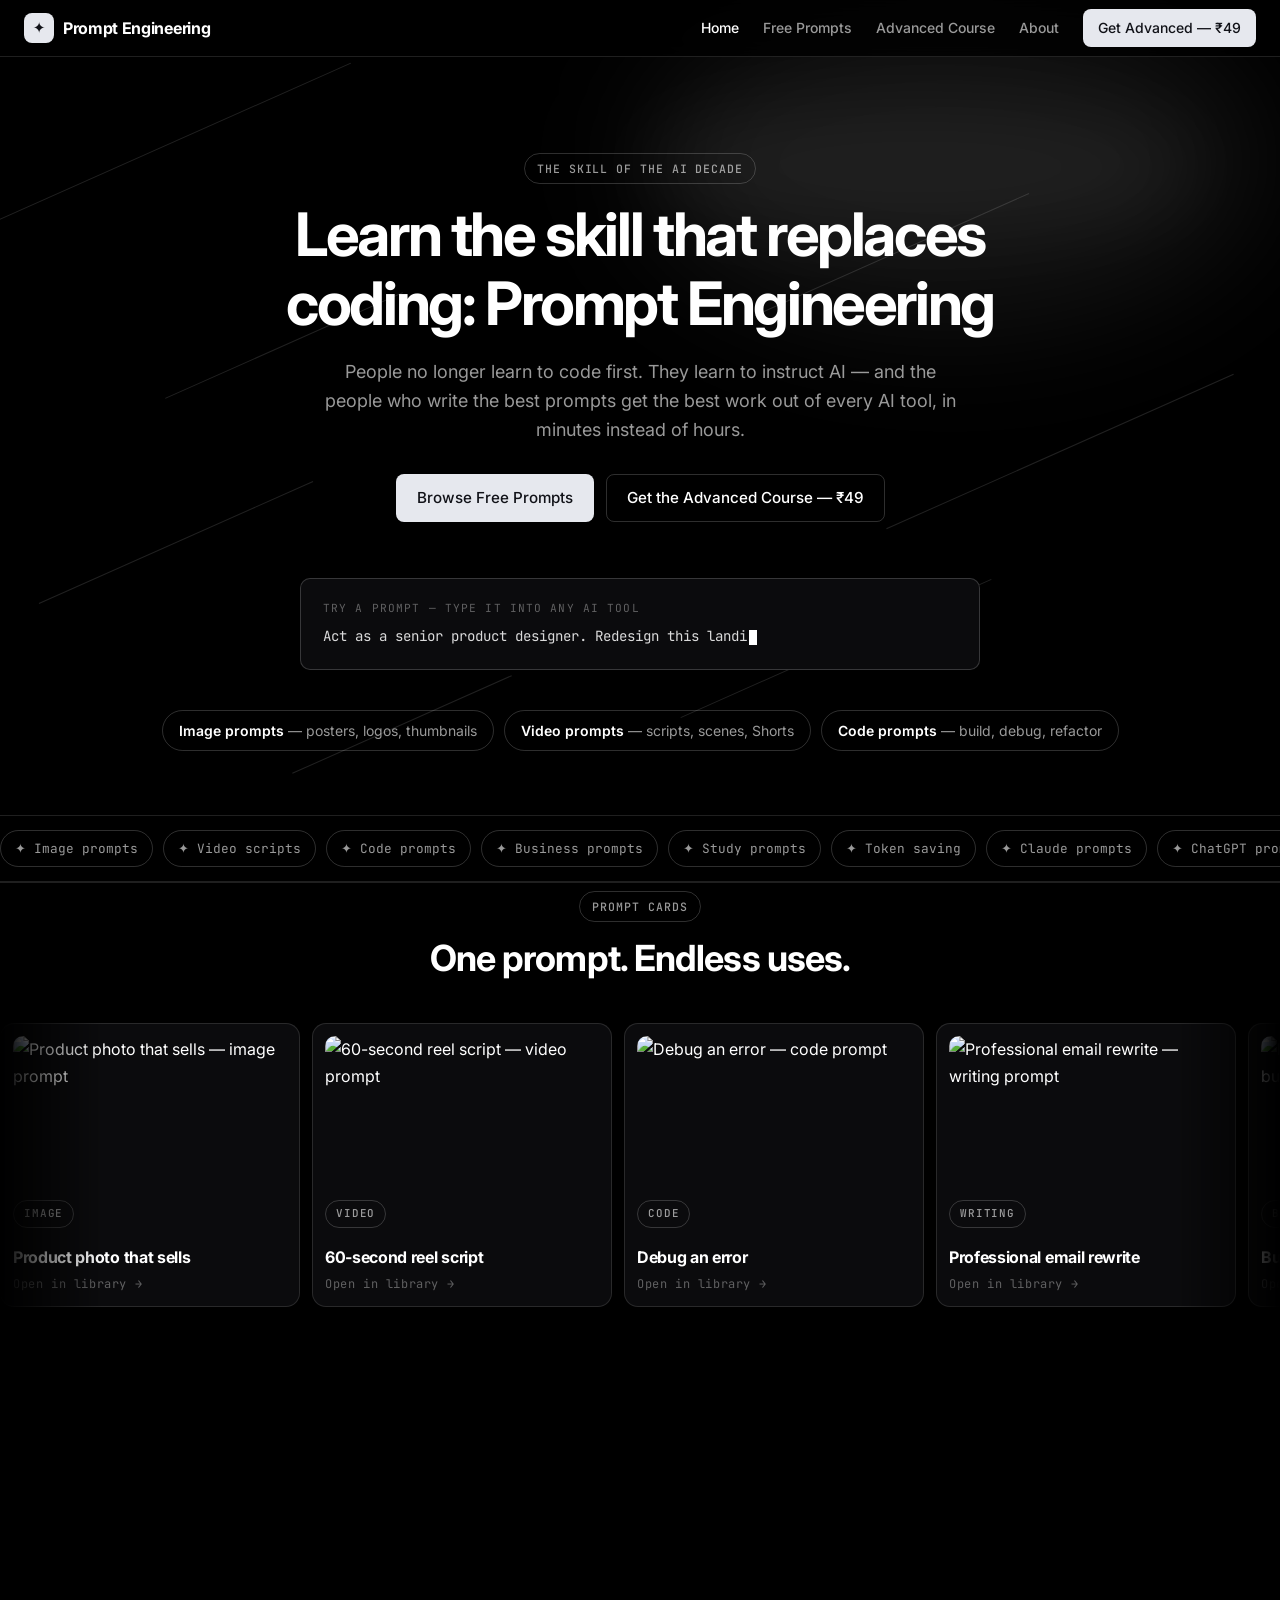
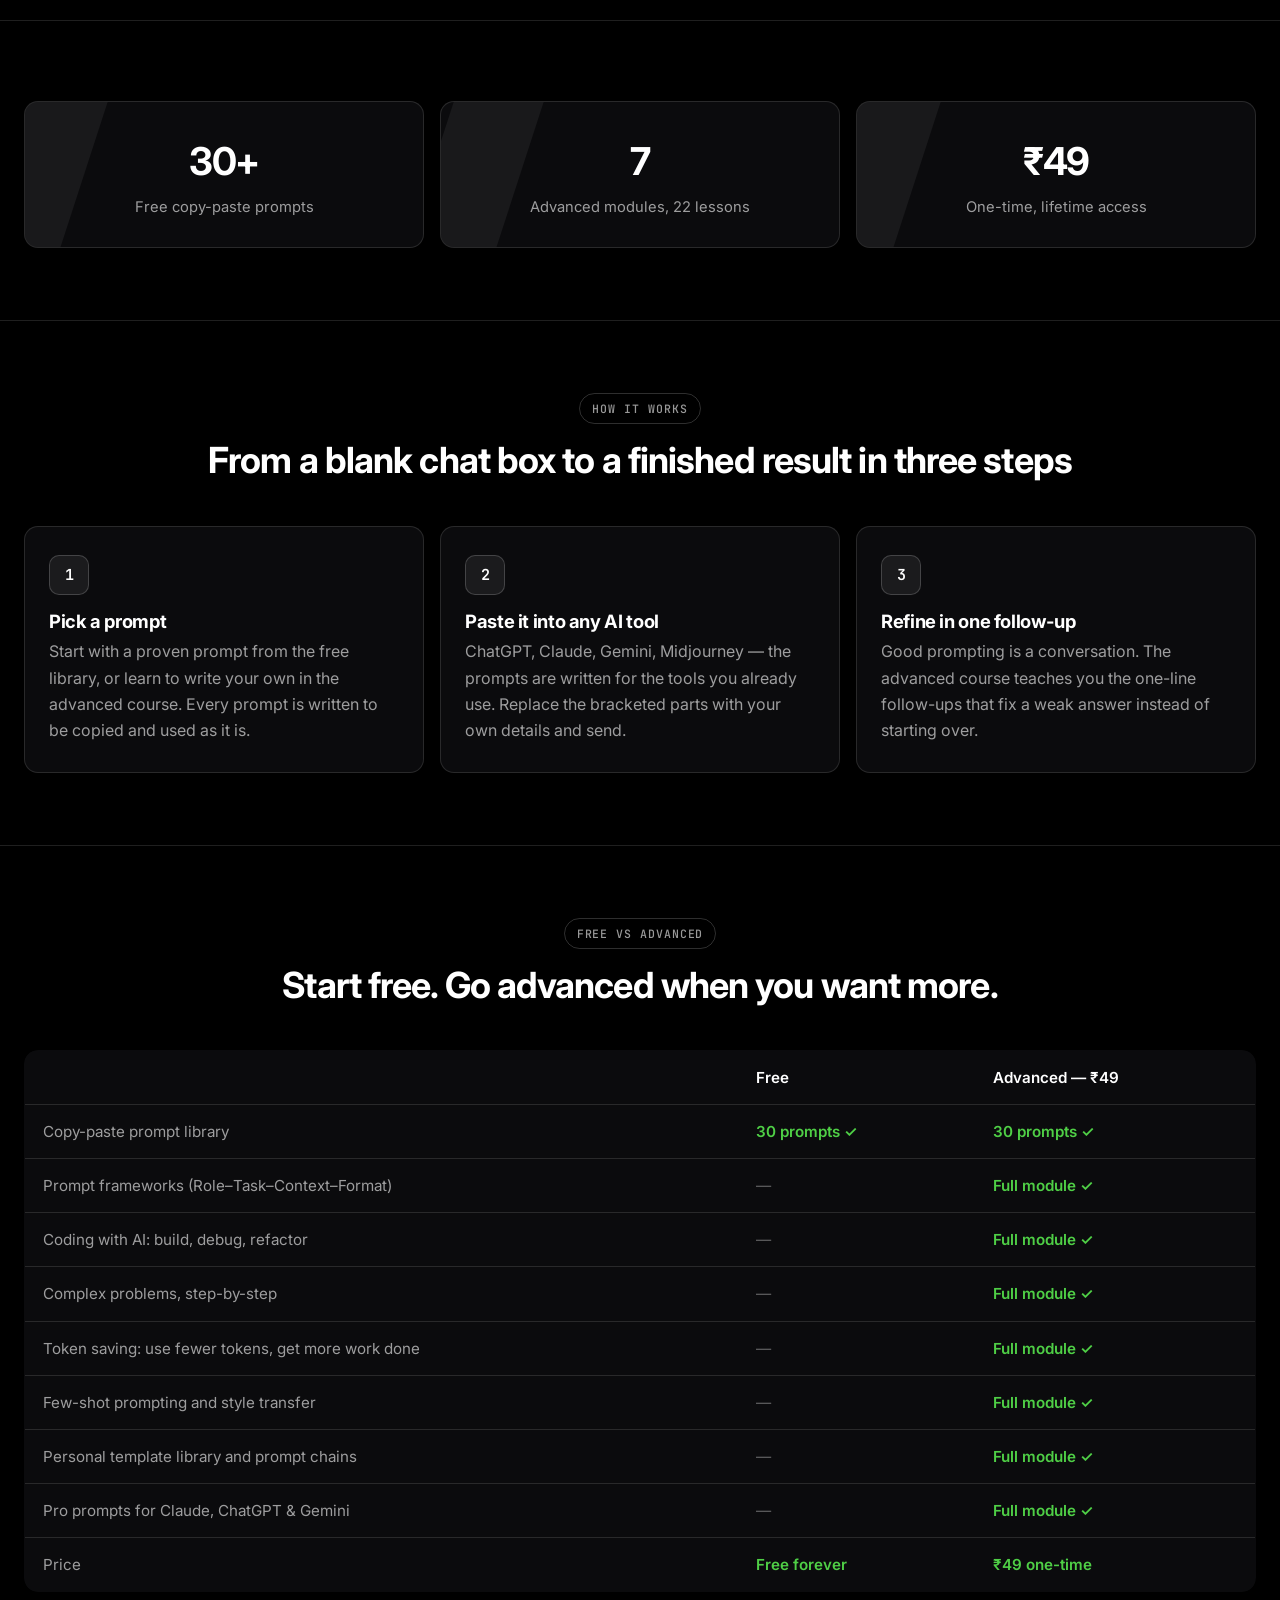
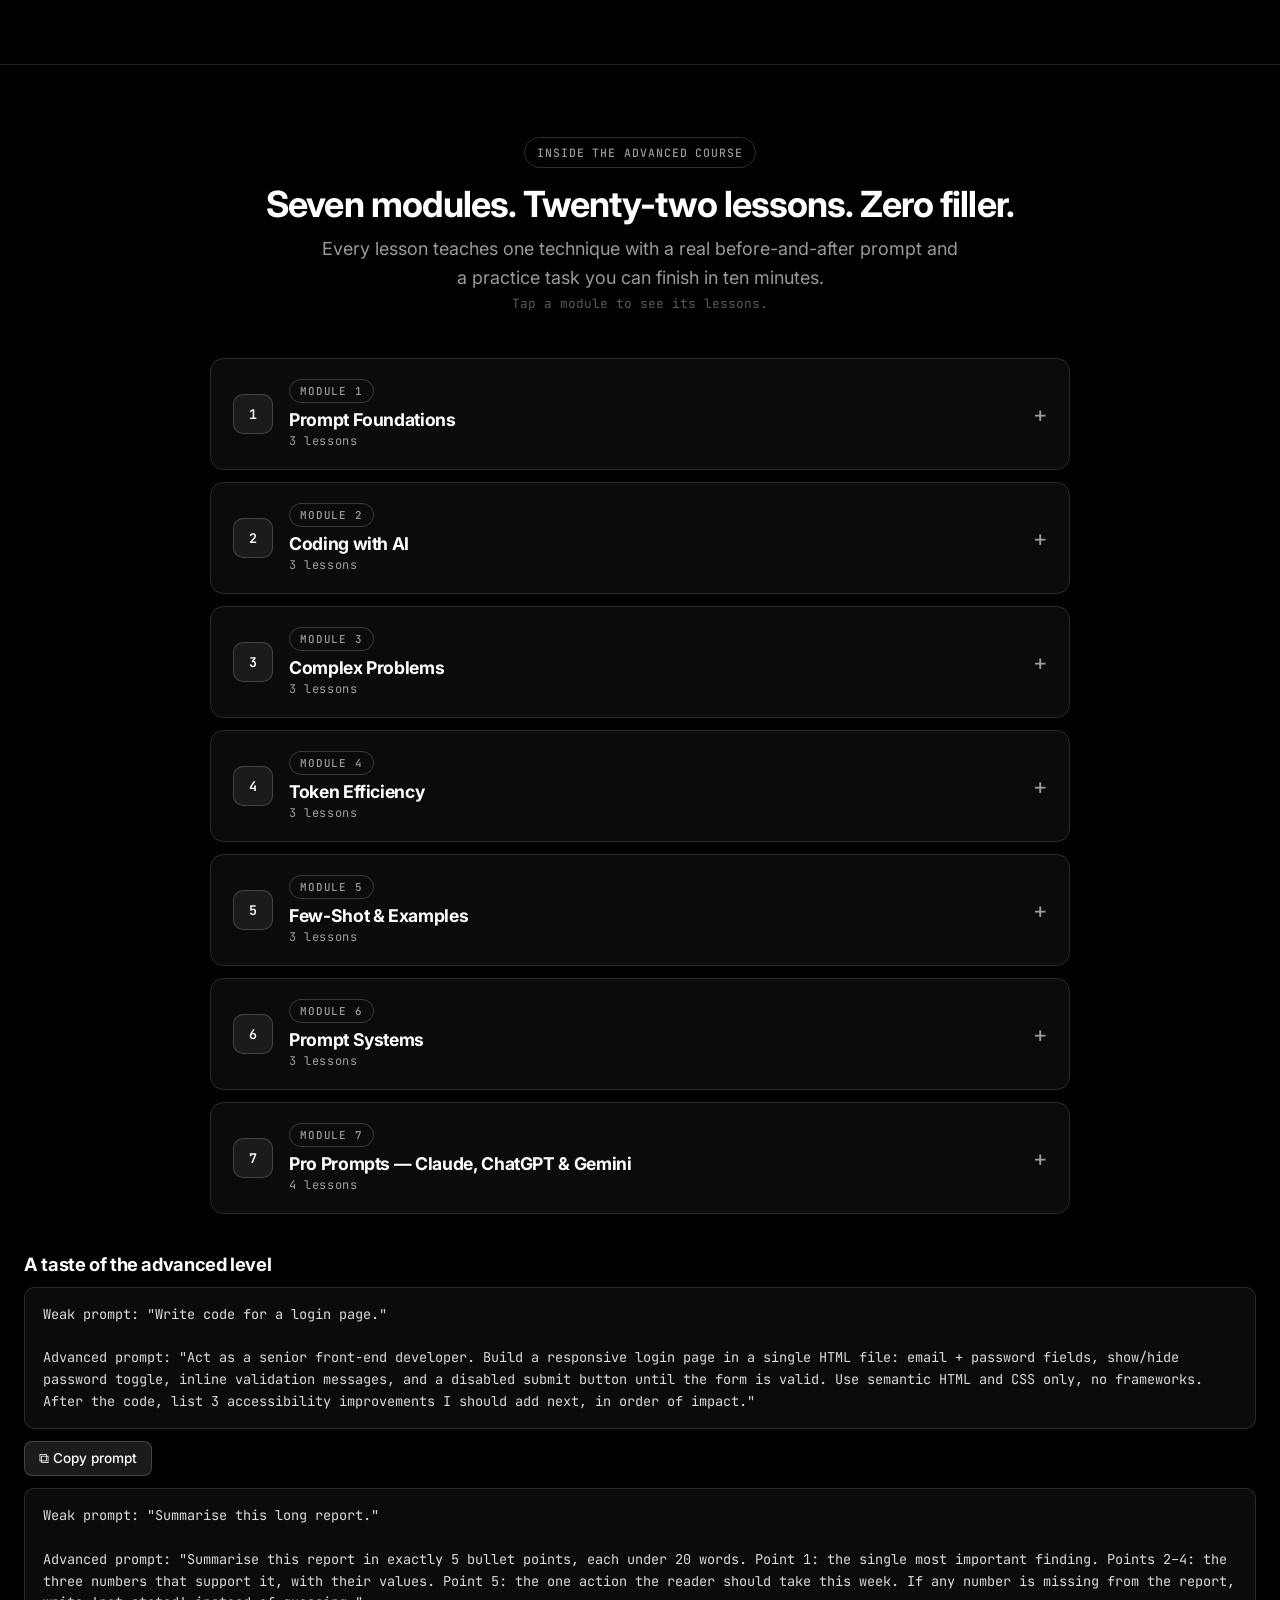
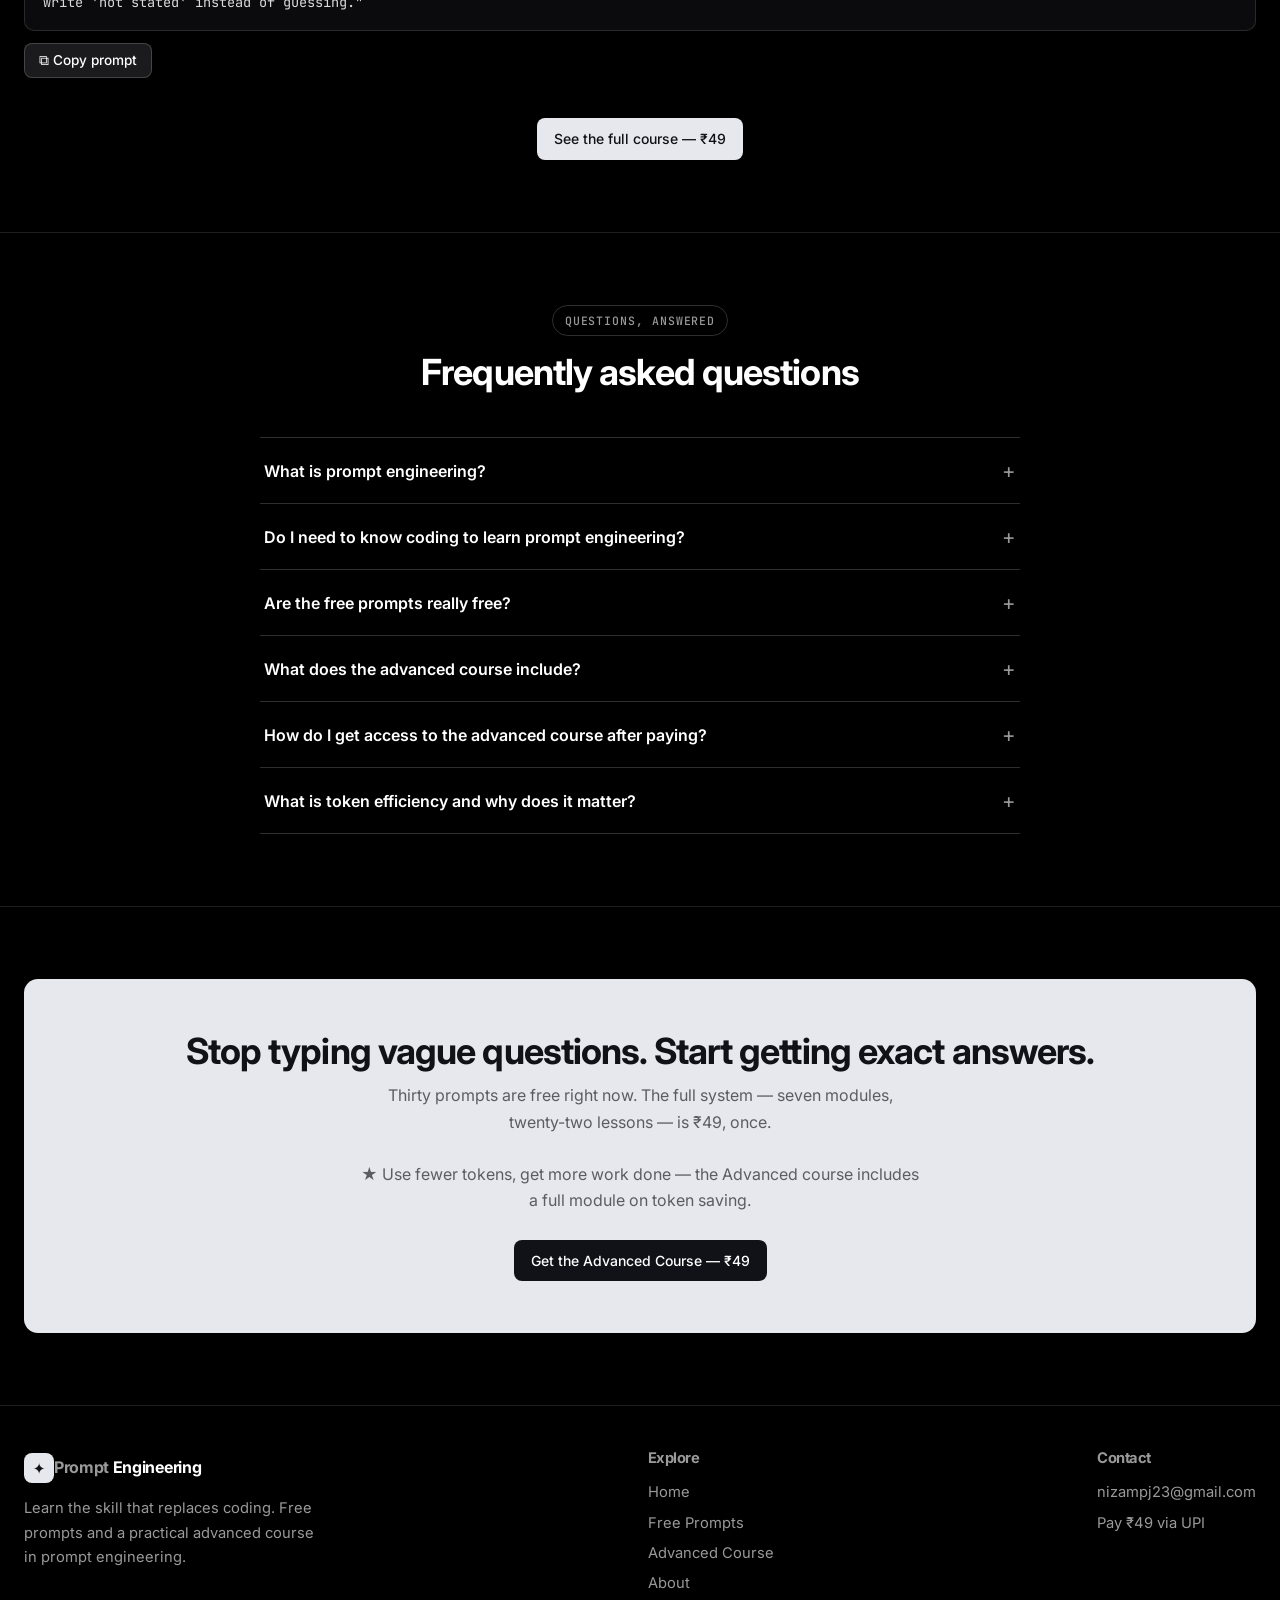
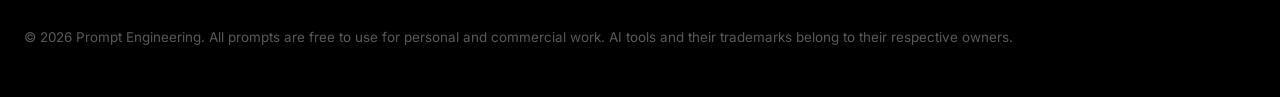
==== commit 8871c3b3: "Add Cloudflare Web Analytics beacon (same token as poetry site)" ====
--- a/index.html
+++ b/index.html
@@ -386,5 +386,6 @@
 </footer>
 
 <script src="main.js"></script>
+<!-- Cloudflare Web Analytics --><script type='module' src='https://static.cloudflareinsights.com/beacon.min.js' data-cf-beacon='{"token": "2b2821f9a88e46babf6dc936bd78f0c9"}'></script><!-- End Cloudflare Web Analytics -->
 </body>
 </html>
